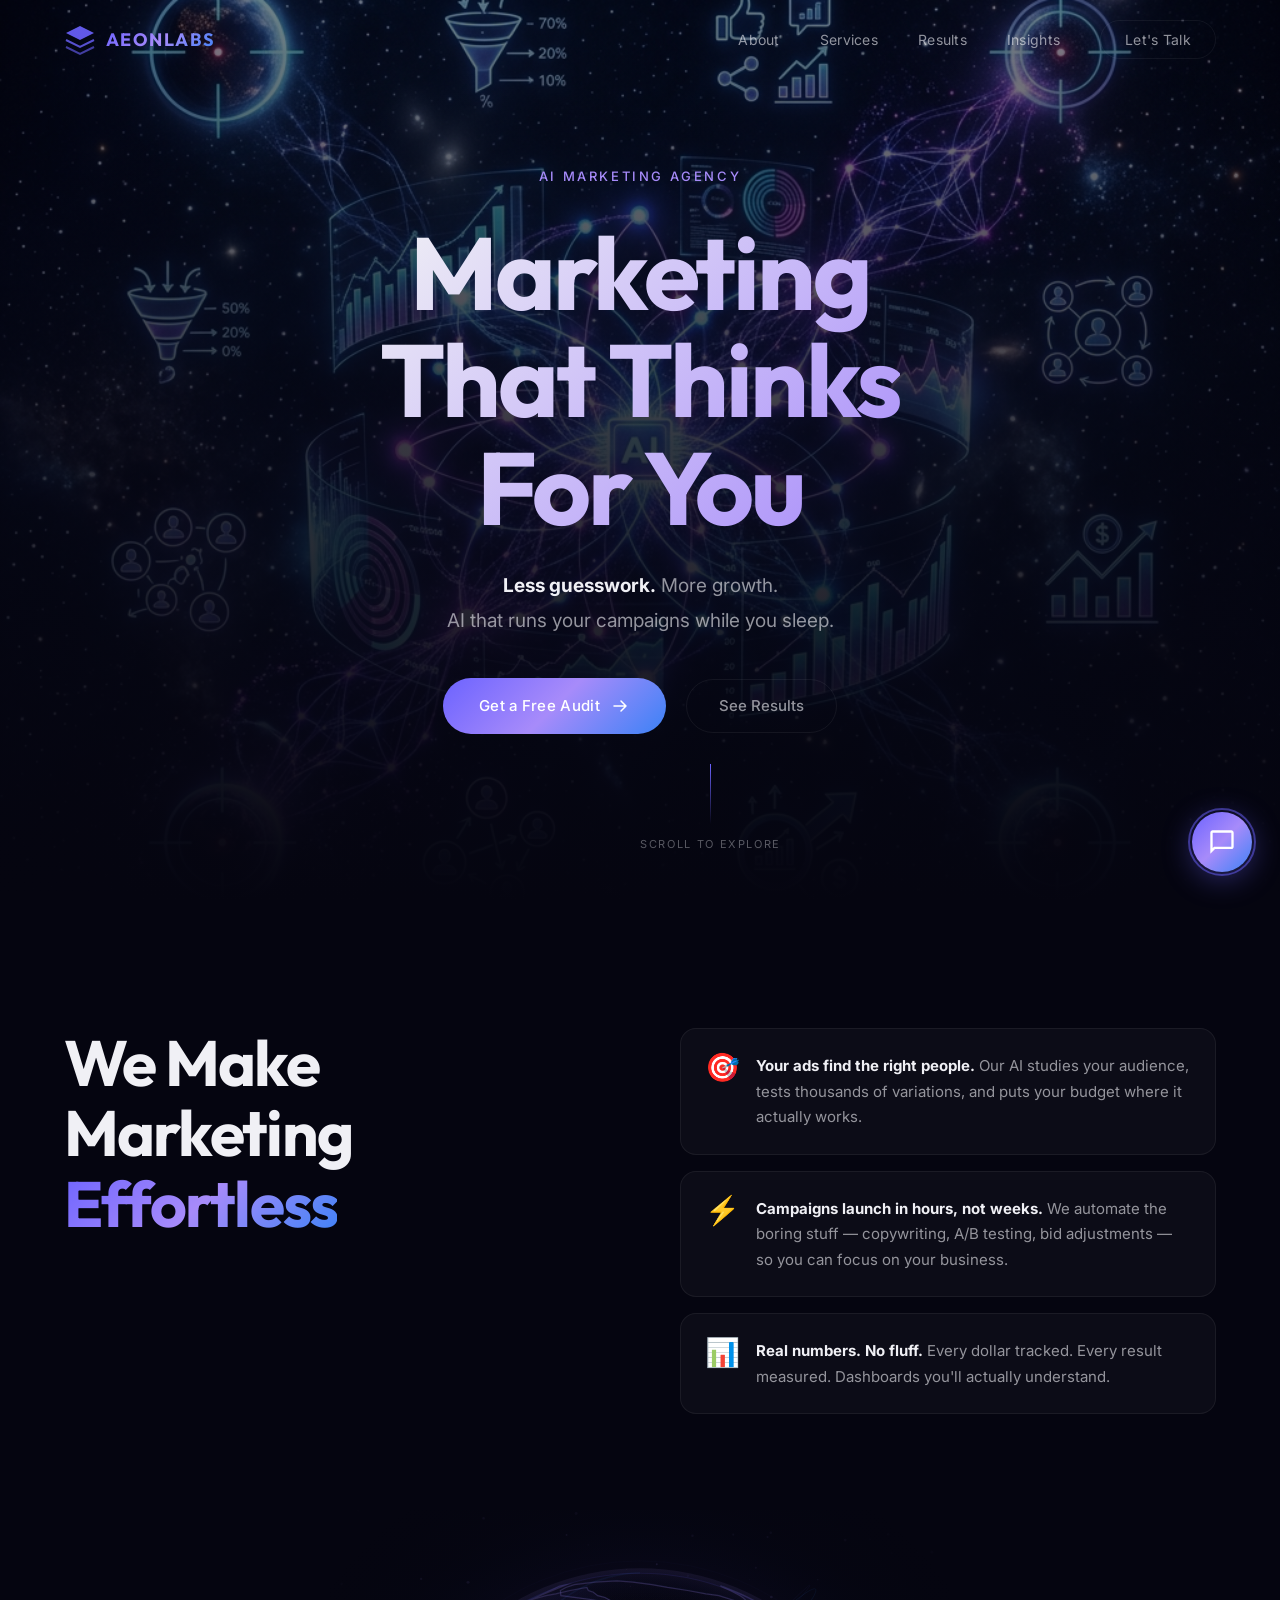
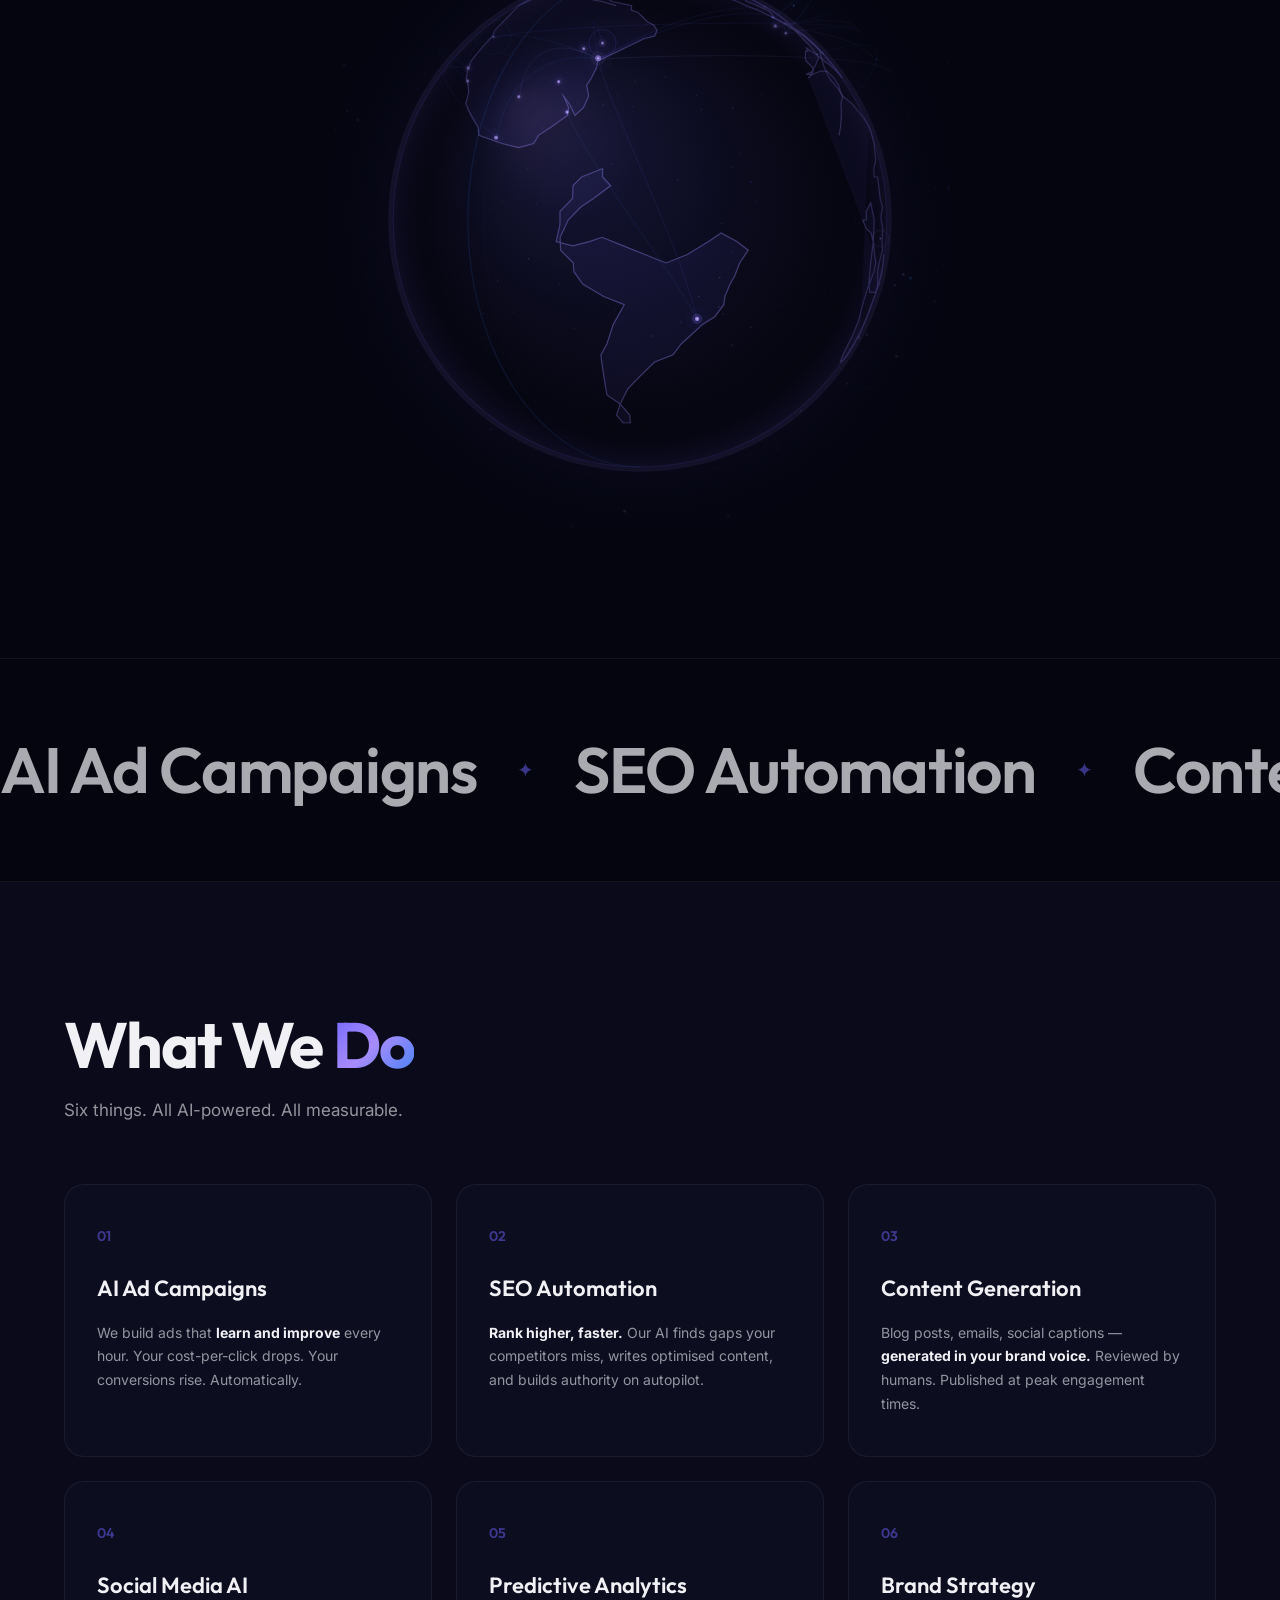
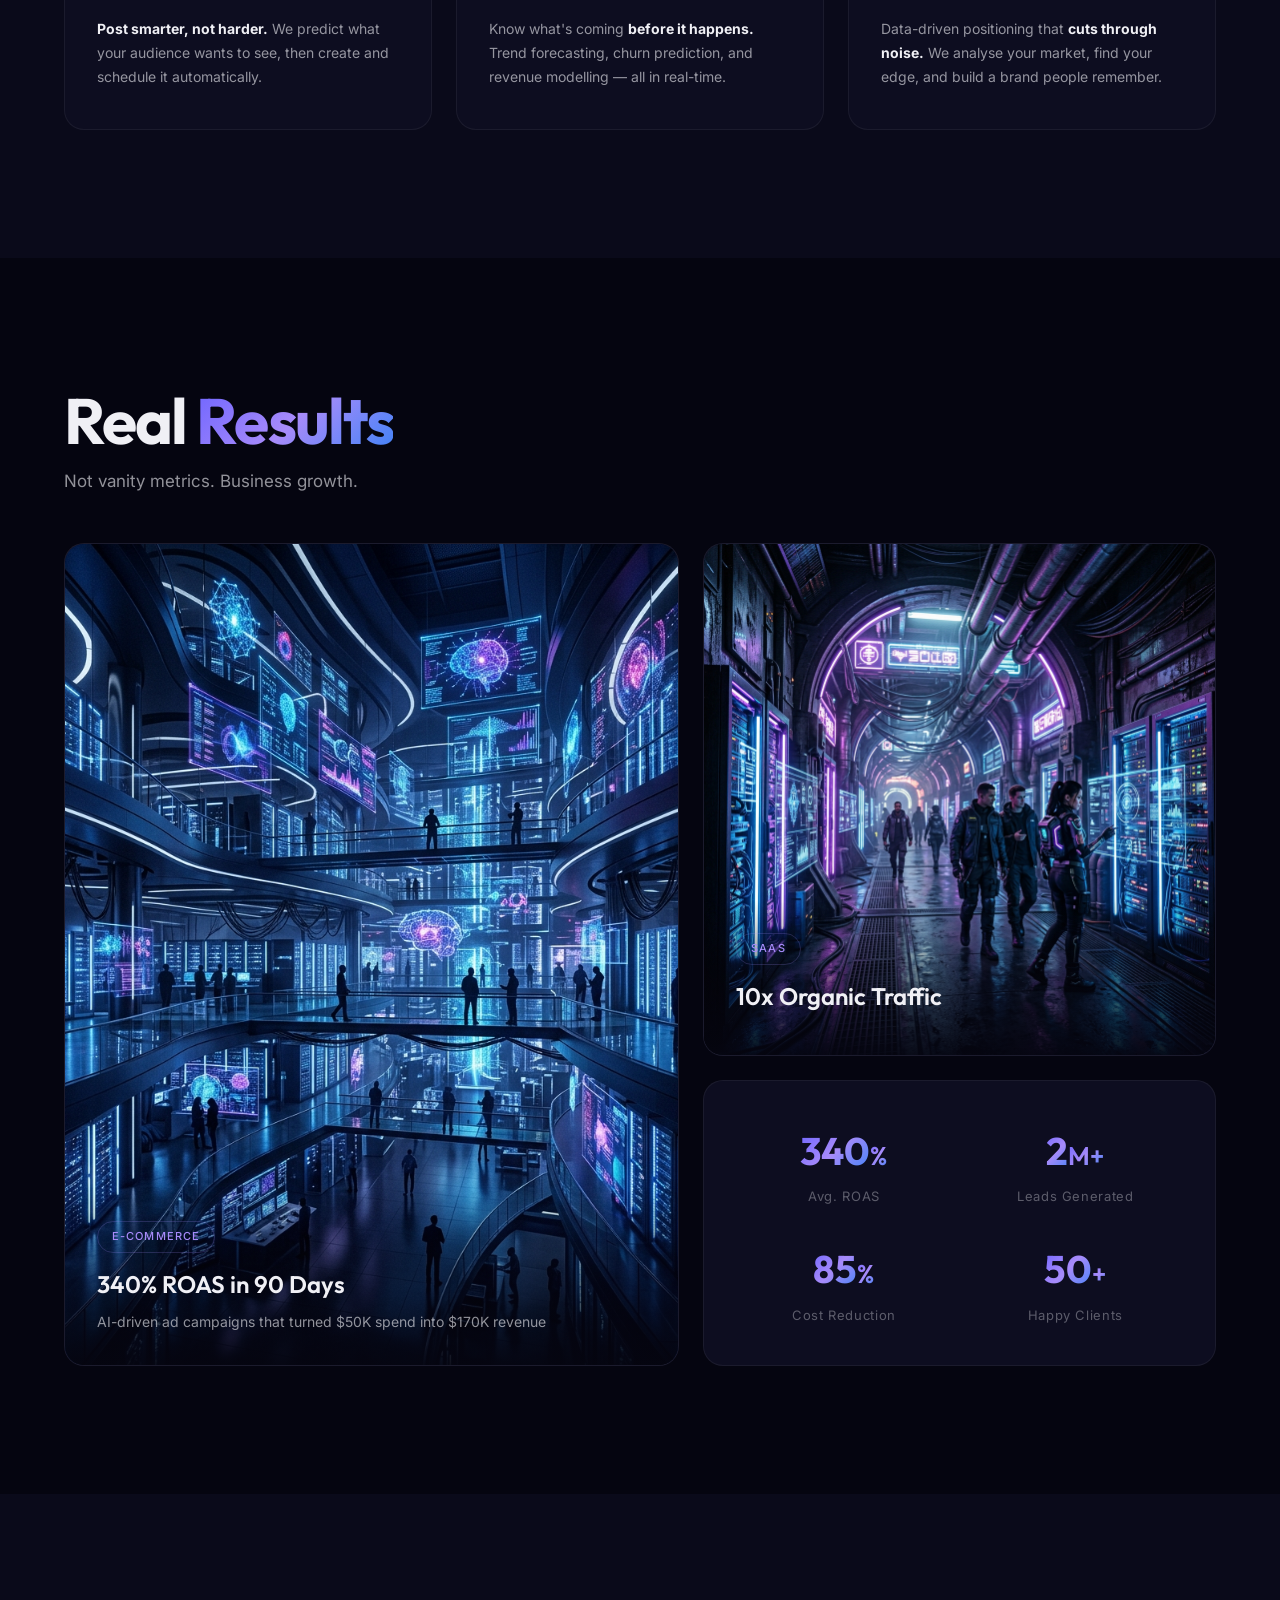
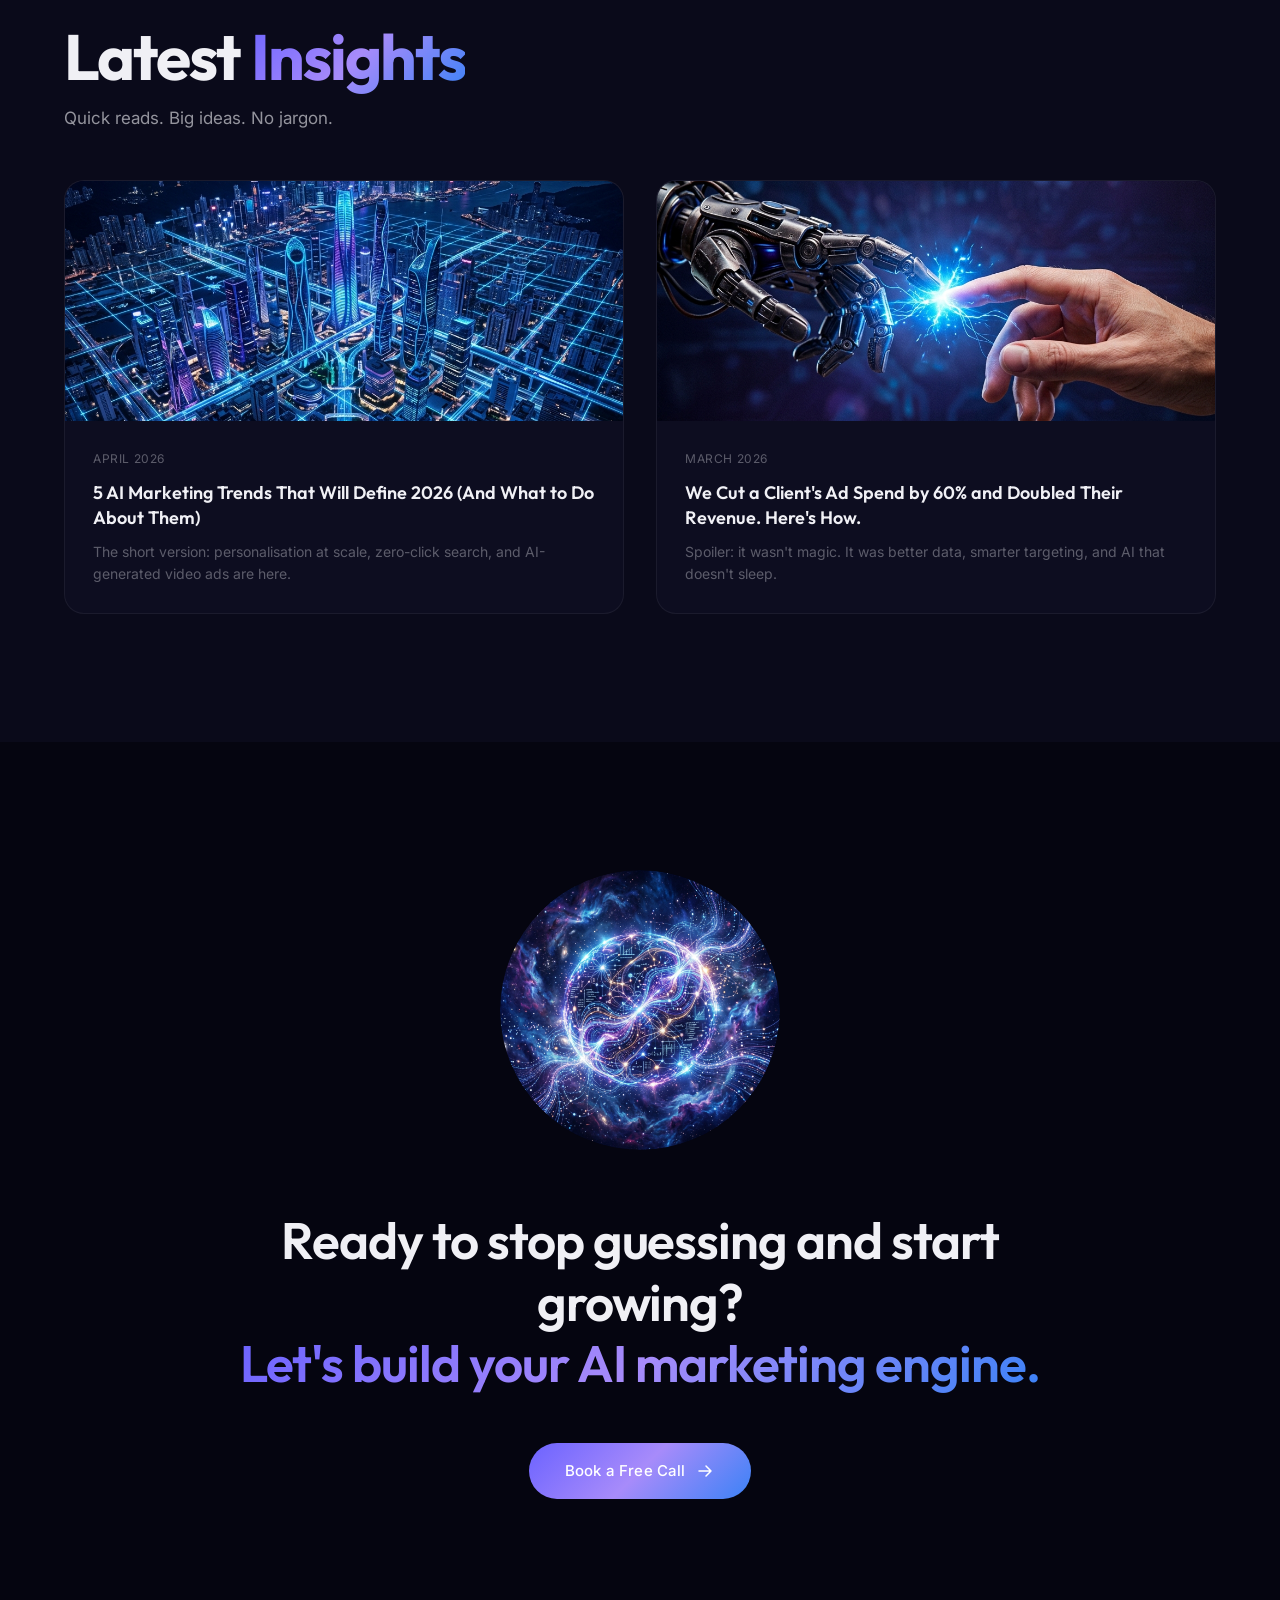
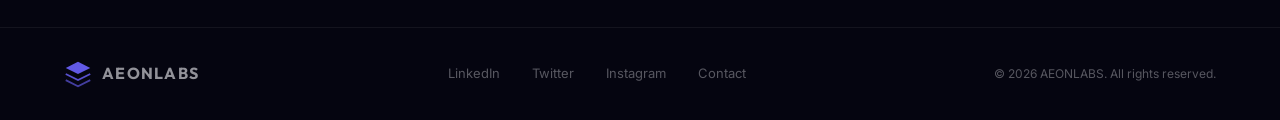
==== index.html @ e234b032 "feat: AEONLABS AI Marketing Agency - full site with globe, chatbot, and all sections" ====
<!DOCTYPE html>
<html lang="en">
<head>
    <meta charset="UTF-8">
    <meta name="viewport" content="width=device-width, initial-scale=1.0">
    <title>AEONLABS — AI-Powered Marketing Agency</title>
    <meta name="description" content="AEONLABS is an AI marketing agency that turns data into results. We automate campaigns, predict trends, and grow brands with machine intelligence.">
    <link rel="preconnect" href="https://fonts.googleapis.com">
    <link rel="preconnect" href="https://fonts.gstatic.com" crossorigin>
    <link href="https://fonts.googleapis.com/css2?family=Inter:wght@300;400;500;600&family=Outfit:wght@300;400;500;600;700;800&display=swap" rel="stylesheet">
    <link rel="stylesheet" href="style.css">
</head>
<body>
    <!-- Navbar -->
    <nav class="navbar" id="navbar">
        <div class="nav-inner">
            <a href="#" class="nav-logo" id="nav-logo">
                <svg width="32" height="32" viewBox="0 0 32 32" fill="none">
                    <path d="M16 2L2 9L16 16L30 9L16 2Z" fill="url(#logo-grad)" opacity="0.9"/>
                    <path d="M2 23L16 30L30 23" stroke="url(#logo-grad)" stroke-width="2" fill="none" opacity="0.6"/>
                    <path d="M2 16L16 23L30 16" stroke="url(#logo-grad)" stroke-width="2" fill="none" opacity="0.8"/>
                    <defs>
                        <linearGradient id="logo-grad" x1="2" y1="2" x2="30" y2="30">
                            <stop offset="0%" stop-color="#6C63FF"/>
                            <stop offset="100%" stop-color="#A78BFA"/>
                        </linearGradient>
                    </defs>
                </svg>
                <span class="nav-logo-text">AEONLABS</span>
            </a>
            <ul class="nav-links" id="nav-links">
                <li><a href="#about">About</a></li>
                <li><a href="#services">Services</a></li>
                <li><a href="#results">Results</a></li>
                <li><a href="#insights">Insights</a></li>
                <li><a href="#contact" class="nav-cta">Let's Talk</a></li>
            </ul>
            <button class="nav-toggle" id="nav-toggle" aria-label="Toggle menu">
                <span></span>
                <span></span>
            </button>
        </div>
    </nav>

    <!-- Hero Section -->
    <section class="hero" id="hero">
        <div class="hero-bg">
            <img src="images/hero-bg.png" alt="" class="hero-bg-img">
            <div class="hero-bg-overlay"></div>
        </div>


        <div class="hero-content">
            <p class="hero-label" data-animate="fade-up">AI Marketing Agency</p>
            <h1 class="hero-title" data-animate="fade-up" data-delay="100">
                Marketing<br>That Thinks<br>For You
            </h1>
            <p class="hero-subtitle" data-animate="fade-up" data-delay="200">
                <strong>Less guesswork.</strong> More growth.<br>
                AI that runs your campaigns while you sleep.
            </p>
            <div class="hero-cta-group" data-animate="fade-up" data-delay="300">
                <a href="#contact" class="btn-primary" id="hero-cta">
                    <span>Get a Free Audit</span>
                    <svg width="20" height="20" viewBox="0 0 20 20" fill="none">
                        <path d="M4 10H16M16 10L11 5M16 10L11 15" stroke="currentColor" stroke-width="1.5" stroke-linecap="round" stroke-linejoin="round"/>
                    </svg>
                </a>
                <a href="#results" class="btn-ghost" id="hero-secondary-cta">See Results</a>
            </div>
            <div class="hero-scroll" data-animate="fade-up" data-delay="500">
                <div class="scroll-line"></div>
                <span>Scroll to explore</span>
            </div>
        </div>
        <div class="hero-particles" id="hero-particles"></div>
    </section>

    <!-- About Section -->
    <section class="about" id="about">
        <div class="about-grid">
            <div class="about-left">
                <h2 class="section-title" data-animate="fade-up">
                    We Make<br>
                    Marketing<br>
                    <span class="gradient-text">Effortless</span>
                </h2>
            </div>
            <div class="about-right">
                <div class="about-text-block" data-animate="fade-up" data-delay="100">
                    <!-- ADHD-friendly: short paragraphs, bold key phrases, easy to scan -->
                    <div class="about-card">
                        <div class="about-icon">🎯</div>
                        <p class="about-text">
                            <strong>Your ads find the right people.</strong>
                            Our AI studies your audience, tests thousands of variations, and puts your budget where it actually works.
                        </p>
                    </div>
                    <div class="about-card">
                        <div class="about-icon">⚡</div>
                        <p class="about-text">
                            <strong>Campaigns launch in hours, not weeks.</strong>
                            We automate the boring stuff — copywriting, A/B testing, bid adjustments — so you can focus on your business.
                        </p>
                    </div>
                    <div class="about-card">
                        <div class="about-icon">📊</div>
                        <p class="about-text">
                            <strong>Real numbers. No fluff.</strong>
                            Every dollar tracked. Every result measured. Dashboards you'll actually understand.
                        </p>
                    </div>
                </div>
            </div>
        </div>
        <div class="about-image" data-animate="scale-in">
            <!-- Custom Three.js Globe — matches site palette -->
            <div class="globe-wrap" id="globe-container">
                <canvas id="globe-canvas"></canvas>
            </div>
        </div>
    </section>

    <!-- Services Marquee -->
    <section class="marquee-section" id="services">
        <div class="marquee-track">
            <div class="marquee-content">
                <span class="marquee-item">AI Ad Campaigns</span>
                <span class="marquee-dot">✦</span>
                <span class="marquee-item">SEO Automation</span>
                <span class="marquee-dot">✦</span>
                <span class="marquee-item">Content Generation</span>
                <span class="marquee-dot">✦</span>
                <span class="marquee-item">Social Media AI</span>
                <span class="marquee-dot">✦</span>
                <span class="marquee-item">Predictive Analytics</span>
                <span class="marquee-dot">✦</span>
                <span class="marquee-item">Brand Strategy</span>
                <span class="marquee-dot">✦</span>
                <!-- Duplicate for seamless loop -->
                <span class="marquee-item">AI Ad Campaigns</span>
                <span class="marquee-dot">✦</span>
                <span class="marquee-item">SEO Automation</span>
                <span class="marquee-dot">✦</span>
                <span class="marquee-item">Content Generation</span>
                <span class="marquee-dot">✦</span>
                <span class="marquee-item">Social Media AI</span>
                <span class="marquee-dot">✦</span>
                <span class="marquee-item">Predictive Analytics</span>
                <span class="marquee-dot">✦</span>
                <span class="marquee-item">Brand Strategy</span>
                <span class="marquee-dot">✦</span>
            </div>
        </div>
    </section>

    <!-- Services Detail Section -->
    <section class="services-detail" id="services-detail">
        <div class="services-inner">
            <h2 class="section-title services-title" data-animate="fade-up">
                What We <span class="gradient-text">Do</span>
            </h2>
            <p class="services-subtitle" data-animate="fade-up" data-delay="100">
                Six things. All AI-powered. All measurable.
            </p>
            <div class="services-grid">
                <div class="service-card" data-animate="fade-up" data-delay="0">
                    <div class="service-number">01</div>
                    <h3>AI Ad Campaigns</h3>
                    <p>We build ads that <strong>learn and improve</strong> every hour. Your cost-per-click drops. Your conversions rise. Automatically.</p>
                </div>
                <div class="service-card" data-animate="fade-up" data-delay="80">
                    <div class="service-number">02</div>
                    <h3>SEO Automation</h3>
                    <p><strong>Rank higher, faster.</strong> Our AI finds gaps your competitors miss, writes optimised content, and builds authority on autopilot.</p>
                </div>
                <div class="service-card" data-animate="fade-up" data-delay="160">
                    <div class="service-number">03</div>
                    <h3>Content Generation</h3>
                    <p>Blog posts, emails, social captions — <strong>generated in your brand voice.</strong> Reviewed by humans. Published at peak engagement times.</p>
                </div>
                <div class="service-card" data-animate="fade-up" data-delay="0">
                    <div class="service-number">04</div>
                    <h3>Social Media AI</h3>
                    <p><strong>Post smarter, not harder.</strong> We predict what your audience wants to see, then create and schedule it automatically.</p>
                </div>
                <div class="service-card" data-animate="fade-up" data-delay="80">
                    <div class="service-number">05</div>
                    <h3>Predictive Analytics</h3>
                    <p>Know what's coming <strong>before it happens.</strong> Trend forecasting, churn prediction, and revenue modelling — all in real-time.</p>
                </div>
                <div class="service-card" data-animate="fade-up" data-delay="160">
                    <div class="service-number">06</div>
                    <h3>Brand Strategy</h3>
                    <p>Data-driven positioning that <strong>cuts through noise.</strong> We analyse your market, find your edge, and build a brand people remember.</p>
                </div>
            </div>
        </div>
    </section>

    <!-- Results / Portfolio Section -->
    <section class="work" id="results">
        <div class="work-header" data-animate="fade-up">
            <h2 class="section-title">Real <span class="gradient-text">Results</span></h2>
            <p class="work-subtitle">Not vanity metrics. Business growth.</p>
        </div>
        <div class="work-grid">
            <div class="work-card work-card-large" data-animate="fade-up">
                <div class="work-card-img">
                    <img src="images/portfolio-1.png" alt="AI Campaign Dashboard">
                </div>
                <div class="work-card-overlay">
                    <span class="work-tag">E-Commerce</span>
                    <h3>340% ROAS in 90 Days</h3>
                    <p>AI-driven ad campaigns that turned $50K spend into $170K revenue</p>
                </div>
            </div>
            <div class="work-card-stack">
                <div class="work-card" data-animate="fade-up" data-delay="100">
                    <div class="work-card-img">
                        <img src="images/portfolio-2.png" alt="SEO Growth Chart">
                    </div>
                    <div class="work-card-overlay">
                        <span class="work-tag">SaaS</span>
                        <h3>10x Organic Traffic</h3>
                    </div>
                </div>
                <div class="work-stats-card" data-animate="fade-up" data-delay="200">
                    <div class="stats-grid">
                        <div class="stat-item">
                            <span class="stat-number" data-count="340">0</span><span class="stat-suffix">%</span>
                            <span class="stat-label">Avg. ROAS</span>
                        </div>
                        <div class="stat-item">
                            <span class="stat-number" data-count="2">0</span><span class="stat-suffix">M+</span>
                            <span class="stat-label">Leads Generated</span>
                        </div>
                        <div class="stat-item">
                            <span class="stat-number" data-count="85">0</span><span class="stat-suffix">%</span>
                            <span class="stat-label">Cost Reduction</span>
                        </div>
                        <div class="stat-item">
                            <span class="stat-number" data-count="50">0</span><span class="stat-suffix">+</span>
                            <span class="stat-label">Happy Clients</span>
                        </div>
                    </div>
                </div>
            </div>
        </div>
    </section>

    <!-- Insights / Newsroom Section -->
    <section class="newsroom" id="insights">
        <div class="newsroom-inner">
            <h2 class="section-title newsroom-title" data-animate="fade-up">Latest <span class="gradient-text">Insights</span></h2>
            <p class="newsroom-subtitle" data-animate="fade-up" data-delay="50">Quick reads. Big ideas. No jargon.</p>
            <div class="news-grid">
                <article class="news-card" data-animate="fade-up" data-delay="0">
                    <a href="#" class="news-card-link">
                        <div class="news-card-img">
                            <img src="images/news-1.png" alt="AI Marketing Trends">
                        </div>
                        <div class="news-card-body">
                            <span class="news-date">April 2026</span>
                            <h3>5 AI Marketing Trends That Will Define 2026 (And What to Do About Them)</h3>
                            <p class="news-excerpt">The short version: personalisation at scale, zero-click search, and AI-generated video ads are here.</p>
                        </div>
                    </a>
                </article>
                <article class="news-card" data-animate="fade-up" data-delay="100">
                    <a href="#" class="news-card-link">
                        <div class="news-card-img">
                            <img src="images/news-2.png" alt="ROI Guide">
                        </div>
                        <div class="news-card-body">
                            <span class="news-date">March 2026</span>
                            <h3>We Cut a Client's Ad Spend by 60% and Doubled Their Revenue. Here's How.</h3>
                            <p class="news-excerpt">Spoiler: it wasn't magic. It was better data, smarter targeting, and AI that doesn't sleep.</p>
                        </div>
                    </a>
                </article>
            </div>
        </div>
    </section>

    <!-- CTA / Footer -->
    <footer class="footer" id="contact">
        <div class="footer-cta" data-animate="fade-up">
            <div class="footer-cta-inner">
                <div class="footer-sphere-wrap">
                    <div class="footer-sphere">
                        <img src="images/about-sphere.png" alt="">
                    </div>
                </div>
                <h2 class="footer-cta-text">
                    Ready to stop guessing and start growing?<br>
                    <span class="gradient-text">Let's build your AI marketing engine.</span>
                </h2>
                <a href="mailto:hello@aeonlabs.ai" class="btn-primary" id="cta-button">
                    <span>Book a Free Call</span>
                    <svg width="20" height="20" viewBox="0 0 20 20" fill="none">
                        <path d="M4 10H16M16 10L11 5M16 10L11 15" stroke="currentColor" stroke-width="1.5" stroke-linecap="round" stroke-linejoin="round"/>
                    </svg>
                </a>
            </div>
        </div>
        <div class="footer-bottom">
            <div class="footer-bottom-inner">
                <div class="footer-logo">
                    <svg width="28" height="28" viewBox="0 0 32 32" fill="none">
                        <path d="M16 2L2 9L16 16L30 9L16 2Z" fill="url(#logo-grad2)" opacity="0.9"/>
                        <path d="M2 23L16 30L30 23" stroke="url(#logo-grad2)" stroke-width="2" fill="none" opacity="0.6"/>
                        <path d="M2 16L16 23L30 16" stroke="url(#logo-grad2)" stroke-width="2" fill="none" opacity="0.8"/>
                        <defs>
                            <linearGradient id="logo-grad2" x1="2" y1="2" x2="30" y2="30">
                                <stop offset="0%" stop-color="#6C63FF"/>
                                <stop offset="100%" stop-color="#A78BFA"/>
                            </linearGradient>
                        </defs>
                    </svg>
                    <span class="footer-logo-text">AEONLABS</span>
                </div>
                <div class="footer-links">
                    <a href="#">LinkedIn</a>
                    <a href="#">Twitter</a>
                    <a href="#">Instagram</a>
                    <a href="#">Contact</a>
                </div>
                <p class="footer-copy">&copy; 2026 AEONLABS. All rights reserved.</p>
            </div>
        </div>
    </footer>

    <!-- Custom globe (zero dependencies) -->
    <script src="globe.js"></script>
    <script src="script.js"></script>
    <!-- AI Chat Widget -->
    <script src="chatbot.js"></script>
</body>
</html>
---- style.css ----
/* ===================================
   AEONLABS AI Marketing — Design System
   =================================== */

/* --- Reset & Base --- */
*, *::before, *::after {
    margin: 0;
    padding: 0;
    box-sizing: border-box;
}

:root {
    --bg-primary: #050510;
    --bg-secondary: #0a0a1a;
    --bg-card: #0d0d20;
    --bg-card-hover: #12122a;
    --surface: rgba(255, 255, 255, 0.03);
    --surface-border: rgba(255, 255, 255, 0.06);

    --text-primary: #f0f0f5;
    --text-secondary: rgba(240, 240, 245, 0.6);
    --text-muted: rgba(240, 240, 245, 0.35);

    --accent-purple: #6C63FF;
    --accent-violet: #A78BFA;
    --accent-blue: #3B82F6;
    --accent-glow: rgba(108, 99, 255, 0.15);

    --gradient-hero: linear-gradient(180deg, rgba(5,5,16,0) 0%, rgba(5,5,16,0.6) 50%, #050510 100%);
    --gradient-accent: linear-gradient(135deg, #6C63FF 0%, #A78BFA 50%, #3B82F6 100%);
    --gradient-text: linear-gradient(135deg, #f0f0f5 0%, #A78BFA 100%);

    --font-heading: 'Outfit', sans-serif;
    --font-body: 'Inter', sans-serif;

    --section-padding: clamp(80px, 10vw, 160px);
    --container-max: 1400px;
    --container-padding: clamp(20px, 5vw, 80px);

    --ease-out: cubic-bezier(0.16, 1, 0.3, 1);
    --ease-spring: cubic-bezier(0.34, 1.56, 0.64, 1);
}

html { scroll-behavior: smooth; -webkit-font-smoothing: antialiased; }

body {
    font-family: var(--font-body);
    background: var(--bg-primary);
    color: var(--text-primary);
    overflow-x: hidden;
    line-height: 1.6;
}

a { text-decoration: none; color: inherit; }
img { display: block; max-width: 100%; height: auto; }

.gradient-text {
    background: var(--gradient-accent);
    -webkit-background-clip: text;
    -webkit-text-fill-color: transparent;
    background-clip: text;
}


/* --- Navbar --- */
.navbar {
    position: fixed; top: 0; left: 0; width: 100%;
    z-index: 1000; padding: 24px 0;
    transition: all 0.5s var(--ease-out);
}

.navbar.scrolled {
    padding: 14px 0;
    background: rgba(5, 5, 16, 0.8);
    backdrop-filter: blur(20px);
    -webkit-backdrop-filter: blur(20px);
    border-bottom: 1px solid var(--surface-border);
}

.nav-inner {
    max-width: var(--container-max); margin: 0 auto;
    padding: 0 var(--container-padding);
    display: flex; align-items: center; justify-content: space-between;
}

.nav-logo {
    display: flex; align-items: center; gap: 10px;
    transition: opacity 0.3s;
}
.nav-logo:hover { opacity: 0.8; }

.nav-logo-text {
    font-family: var(--font-heading);
    font-weight: 700; font-size: 18px;
    letter-spacing: 0.08em;
    background: var(--gradient-accent);
    -webkit-background-clip: text;
    -webkit-text-fill-color: transparent;
    background-clip: text;
}

.nav-links {
    display: flex; align-items: center;
    list-style: none; gap: 40px;
}

.nav-links a {
    font-size: 14px; font-weight: 400;
    color: var(--text-secondary);
    letter-spacing: 0.02em; transition: color 0.3s;
    position: relative;
}

.nav-links a::after {
    content: ''; position: absolute; bottom: -4px; left: 0;
    width: 0; height: 1px;
    background: var(--accent-purple);
    transition: width 0.3s var(--ease-out);
}

.nav-links a:hover { color: var(--text-primary); }
.nav-links a:hover::after { width: 100%; }

.nav-cta {
    padding: 10px 24px !important;
    border: 1px solid var(--surface-border);
    border-radius: 100px;
    transition: all 0.3s var(--ease-out) !important;
}

.nav-cta:hover {
    border-color: var(--accent-purple) !important;
    background: var(--accent-glow);
}

.nav-cta::after { display: none !important; }

.nav-toggle {
    display: none; flex-direction: column; gap: 6px;
    background: none; border: none; cursor: pointer; padding: 8px;
}

.nav-toggle span {
    display: block; width: 24px; height: 1.5px;
    background: var(--text-primary);
    transition: all 0.3s var(--ease-out);
}

/* --- Hero --- */
.hero {
    position: relative; min-height: 100vh;
    display: flex; align-items: center; justify-content: center;
    overflow: hidden;
}

.hero-bg { position: absolute; inset: 0; z-index: 0; }

.hero-bg-img { width: 100%; height: 100%; object-fit: cover; opacity: 0.5; }

.hero-bg-overlay { position: absolute; inset: 0; background: var(--gradient-hero); }

.hero-particles { position: absolute; inset: 0; z-index: 1; pointer-events: none; }

.particle {
    position: absolute; width: 2px; height: 2px;
    background: var(--accent-violet); border-radius: 50%;
    opacity: 0; animation: particle-float 8s infinite;
}

@keyframes particle-float {
    0% { opacity: 0; transform: translateY(0) scale(1); }
    10% { opacity: 0.6; }
    90% { opacity: 0; }
    100% { opacity: 0; transform: translateY(-300px) scale(0); }
}

.hero-content {
    position: relative; z-index: 2;
    text-align: center; padding: 0 var(--container-padding);
}

.hero-label {
    font-family: var(--font-body);
    font-size: 13px; font-weight: 500;
    letter-spacing: 0.2em; text-transform: uppercase;
    color: var(--accent-violet); margin-bottom: 32px;
}

.hero-title {
    font-family: var(--font-heading);
    font-size: clamp(48px, 8vw, 120px);
    font-weight: 700; line-height: 1.05;
    letter-spacing: -0.03em;
    background: var(--gradient-text);
    -webkit-background-clip: text;
    -webkit-text-fill-color: transparent;
    background-clip: text;
    margin-bottom: 28px;
}

.hero-subtitle {
    font-size: clamp(15px, 1.5vw, 19px);
    color: var(--text-secondary);
    line-height: 1.8; max-width: 520px; margin: 0 auto;
}

.hero-subtitle strong { color: var(--text-primary); }

.hero-cta-group {
    display: flex; align-items: center; justify-content: center;
    gap: 20px; margin-top: 40px;
}

.btn-ghost {
    padding: 14px 32px; border-radius: 100px;
    border: 1px solid var(--surface-border);
    font-family: var(--font-body); font-size: 15px;
    font-weight: 500; color: var(--text-secondary);
    transition: all 0.4s var(--ease-out);
}

.btn-ghost:hover {
    border-color: var(--accent-purple);
    color: var(--text-primary);
    background: var(--accent-glow);
}

.hero-scroll {
    position: absolute; bottom: -120px; left: 50%;
    transform: translateX(-50%);
    display: flex; flex-direction: column;
    align-items: center; gap: 12px;
}

.scroll-line {
    width: 1px; height: 60px;
    background: linear-gradient(180deg, var(--accent-purple), transparent);
    animation: scroll-pulse 2s infinite;
}

@keyframes scroll-pulse {
    0%, 100% { opacity: 0.3; transform: scaleY(0.6); }
    50% { opacity: 1; transform: scaleY(1); }
}

.hero-scroll span {
    font-size: 11px; letter-spacing: 0.15em;
    text-transform: uppercase; color: var(--text-muted);
}

/* --- About Section --- */
.about { padding: var(--section-padding) 0; position: relative; }

.about-grid {
    max-width: var(--container-max); margin: 0 auto;
    padding: 0 var(--container-padding);
    display: grid; grid-template-columns: 1fr 1fr;
    gap: 80px; align-items: start;
}

.section-title {
    font-family: var(--font-heading);
    font-size: clamp(36px, 5vw, 72px);
    font-weight: 700; line-height: 1.1;
    letter-spacing: -0.03em;
}

.about-card {
    display: flex; gap: 16px; align-items: flex-start;
    padding: 24px; border-radius: 16px;
    background: var(--surface);
    border: 1px solid var(--surface-border);
    margin-bottom: 16px;
    transition: all 0.4s var(--ease-out);
}

.about-card:hover {
    border-color: rgba(108, 99, 255, 0.2);
    background: rgba(255, 255, 255, 0.05);
    transform: translateX(4px);
}

.about-icon { font-size: 28px; flex-shrink: 0; line-height: 1; }

.about-text {
    font-size: 15px; line-height: 1.7;
    color: var(--text-secondary); margin: 0;
}

.about-text strong { color: var(--text-primary); }

.about-image {
    width: 100%; max-width: var(--container-max);
    margin: 80px auto 0; padding: 0 var(--container-padding);
    position: relative;
    display: flex; justify-content: center; align-items: center;
    min-height: 600px;
    overflow: hidden;
}

.globe-wrap {
    width: 620px; height: 620px;
    position: relative;
    z-index: 10;
    overflow: visible;
}

.globe-wrap canvas {
    width: 100% !important; height: 100% !important;
    display: block;
}

/* Glow ring behind the globe */
.about-image::after {
    content: '';
    position: absolute;
    width: 480px; height: 480px;
    top: 50%; left: 50%;
    transform: translate(-50%, -50%);
    border-radius: 50%;
    background: radial-gradient(
        circle,
        rgba(108, 99, 255, 0.18) 0%,
        rgba(108, 99, 255, 0.06) 40%,
        transparent 70%
    );
    animation: glow-pulse 4s ease-in-out infinite alternate;
    pointer-events: none;
    z-index: 1;
}

@keyframes glow-pulse {
    0% { transform: translate(-50%, -50%) scale(1); opacity: 0.6; }
    100% { transform: translate(-50%, -50%) scale(1.15); opacity: 1; }
}

/* Radial vignette — blends globe edges into background */
.about-image::before {
    content: '';
    position: absolute;
    inset: -60px;
    background: radial-gradient(
        circle at center,
        transparent 18%,
        rgba(5, 5, 16, 0.3) 28%,
        rgba(5, 5, 16, 0.7) 38%,
        rgba(5, 5, 16, 0.92) 48%,
        #050510 58%
    );
    pointer-events: none;
    z-index: 15;
}

/* --- Marquee --- */
.marquee-section {
    padding: 60px 0; overflow: hidden;
    border-top: 1px solid var(--surface-border);
    border-bottom: 1px solid var(--surface-border);
}

.marquee-track { display: flex; width: max-content; }

.marquee-content {
    display: flex; align-items: center; gap: 40px;
    animation: marquee-scroll 30s linear infinite;
    white-space: nowrap;
}

.marquee-item {
    font-family: var(--font-heading);
    font-size: clamp(36px, 5vw, 64px);
    font-weight: 600; letter-spacing: -0.02em;
    color: var(--text-primary); opacity: 0.7;
    transition: opacity 0.3s;
}

.marquee-item:hover { opacity: 1; }

.marquee-dot { font-size: 20px; color: var(--accent-purple); opacity: 0.5; }

@keyframes marquee-scroll {
    0% { transform: translateX(0); }
    100% { transform: translateX(-50%); }
}

/* --- Services Detail --- */
.services-detail {
    padding: var(--section-padding) 0;
    background: var(--bg-secondary);
}

.services-inner {
    max-width: var(--container-max); margin: 0 auto;
    padding: 0 var(--container-padding);
}

.services-title { margin-bottom: 16px; }

.services-subtitle {
    font-size: 17px; color: var(--text-secondary);
    margin-bottom: 60px;
}

.services-grid {
    display: grid; grid-template-columns: repeat(3, 1fr);
    gap: 24px;
}

.service-card {
    padding: 40px 32px; border-radius: 20px;
    background: var(--bg-card);
    border: 1px solid var(--surface-border);
    transition: all 0.5s var(--ease-out);
    position: relative; overflow: hidden;
}

.service-card::before {
    content: ''; position: absolute; top: 0; left: 0;
    width: 100%; height: 3px;
    background: var(--gradient-accent);
    transform: scaleX(0); transform-origin: left;
    transition: transform 0.5s var(--ease-out);
}

.service-card:hover {
    border-color: rgba(108, 99, 255, 0.2);
    transform: translateY(-6px);
    box-shadow: 0 20px 60px rgba(108, 99, 255, 0.08);
}

.service-card:hover::before { transform: scaleX(1); }

.service-number {
    font-family: var(--font-heading);
    font-size: 14px; font-weight: 600;
    color: var(--accent-purple); opacity: 0.5;
    margin-bottom: 24px;
}

.service-card h3 {
    font-family: var(--font-heading);
    font-size: 22px; font-weight: 600;
    margin-bottom: 14px;
}

.service-card p {
    font-size: 14px; line-height: 1.7;
    color: var(--text-secondary);
}

.service-card p strong { color: var(--text-primary); }

/* --- Work / Portfolio --- */
.work {
    padding: var(--section-padding) 0;
    max-width: var(--container-max); margin: 0 auto;
    padding-left: var(--container-padding);
    padding-right: var(--container-padding);
}

.work-header { margin-bottom: 48px; }
.work-subtitle { font-size: 17px; color: var(--text-secondary); margin-top: 12px; }

.work-grid { display: grid; grid-template-columns: 1.2fr 1fr; gap: 24px; }

.work-card {
    position: relative; border-radius: 20px; overflow: hidden;
    background: var(--bg-card);
    border: 1px solid var(--surface-border);
    transition: all 0.5s var(--ease-out); cursor: pointer;
}

.work-card:hover { border-color: rgba(108,99,255,0.2); transform: translateY(-4px); }

.work-card-large { min-height: 560px; }

.work-card-img { width: 100%; height: 100%; overflow: hidden; }
.work-card-img img {
    width: 100%; height: 100%; object-fit: cover;
    transition: transform 0.8s var(--ease-out);
}
.work-card:hover .work-card-img img { transform: scale(1.05); }

.work-card-overlay {
    position: absolute; bottom: 0; left: 0; right: 0;
    padding: 32px;
    background: linear-gradient(0deg, rgba(5,5,16,0.95) 0%, transparent 100%);
}

.work-tag {
    display: inline-block; font-size: 11px; font-weight: 500;
    letter-spacing: 0.1em; text-transform: uppercase;
    color: var(--accent-violet);
    padding: 6px 14px;
    border: 1px solid rgba(167,139,250,0.2);
    border-radius: 100px; margin-bottom: 12px;
}

.work-card-overlay h3 {
    font-family: var(--font-heading);
    font-size: clamp(18px, 2vw, 24px);
    font-weight: 600; margin-bottom: 8px;
}

.work-card-overlay p { font-size: 14px; color: var(--text-secondary); }

.work-card-stack { display: flex; flex-direction: column; gap: 24px; }
.work-card-stack .work-card { flex: 1; min-height: 260px; }

.work-stats-card {
    background: var(--bg-card);
    border: 1px solid var(--surface-border);
    border-radius: 20px; padding: 40px;
    display: flex; align-items: center;
    transition: all 0.5s var(--ease-out);
}

.work-stats-card:hover { border-color: rgba(108,99,255,0.2); }

.stats-grid { display: grid; grid-template-columns: 1fr 1fr; gap: 32px; width: 100%; }

.stat-item { text-align: center; }

.stat-number {
    font-family: var(--font-heading);
    font-size: clamp(32px, 3vw, 48px); font-weight: 700;
    background: var(--gradient-accent);
    -webkit-background-clip: text; -webkit-text-fill-color: transparent;
    background-clip: text;
}

.stat-suffix {
    font-family: var(--font-heading);
    font-size: clamp(24px, 2vw, 36px); font-weight: 600;
    background: var(--gradient-accent);
    -webkit-background-clip: text; -webkit-text-fill-color: transparent;
    background-clip: text;
}

.stat-label {
    display: block; font-size: 13px;
    color: var(--text-muted); margin-top: 4px;
    letter-spacing: 0.05em;
}

/* --- Newsroom --- */
.newsroom { padding: var(--section-padding) 0; background: var(--bg-secondary); }

.newsroom-inner {
    max-width: var(--container-max); margin: 0 auto;
    padding: 0 var(--container-padding);
}

.newsroom-title { margin-bottom: 12px; }

.newsroom-subtitle {
    font-size: 17px; color: var(--text-secondary);
    margin-bottom: 48px;
}

.news-grid { display: grid; grid-template-columns: 1fr 1fr; gap: 32px; }

.news-card {
    border-radius: 20px; overflow: hidden;
    background: var(--bg-card);
    border: 1px solid var(--surface-border);
    transition: all 0.5s var(--ease-out);
}

.news-card:hover { border-color: rgba(108,99,255,0.2); transform: translateY(-4px); }

.news-card-link { display: block; }

.news-card-img { height: 240px; overflow: hidden; }
.news-card-img img {
    width: 100%; height: 100%; object-fit: cover;
    transition: transform 0.8s var(--ease-out);
}
.news-card:hover .news-card-img img { transform: scale(1.05); }

.news-card-body { padding: 28px; }

.news-date {
    font-size: 12px; color: var(--text-muted);
    letter-spacing: 0.05em; text-transform: uppercase;
    margin-bottom: 12px; display: block;
}

.news-card-body h3 {
    font-family: var(--font-heading);
    font-size: 18px; font-weight: 600;
    line-height: 1.4; color: var(--text-primary);
    margin-bottom: 10px;
}

.news-excerpt {
    font-size: 14px; line-height: 1.6;
    color: var(--text-muted);
}

/* --- Footer --- */
.footer { position: relative; }

.footer-cta {
    padding: var(--section-padding) 0;
    position: relative; overflow: hidden;
}

.footer-cta-inner {
    max-width: var(--container-max); margin: 0 auto;
    padding: 0 var(--container-padding);
    position: relative; text-align: center;
}

.footer-sphere-wrap {
    position: relative; width: 280px; height: 280px;
    margin: 0 auto 60px;
}

.footer-sphere {
    width: 100%; height: 100%; border-radius: 50%;
    overflow: hidden; position: relative;
    animation: sphere-float 6s ease-in-out infinite;
}

.footer-sphere img {
    width: 100%; height: 100%;
    object-fit: cover; border-radius: 50%;
}

.footer-sphere::after {
    content: ''; position: absolute; inset: -2px;
    border-radius: 50%;
    border: 1px solid rgba(108,99,255,0.3);
    animation: sphere-glow 4s ease-in-out infinite alternate;
}

@keyframes sphere-float {
    0%, 100% { transform: translateY(0); }
    50% { transform: translateY(-16px); }
}

@keyframes sphere-glow {
    0% { box-shadow: 0 0 30px rgba(108,99,255,0.1); }
    100% { box-shadow: 0 0 60px rgba(108,99,255,0.25); }
}

.footer-cta-text {
    font-family: var(--font-heading);
    font-size: clamp(28px, 4vw, 52px);
    font-weight: 600; line-height: 1.2;
    letter-spacing: -0.02em;
    max-width: 800px; margin: 0 auto 48px;
    color: var(--text-primary);
}

.btn-primary {
    display: inline-flex; align-items: center; gap: 10px;
    padding: 16px 36px; border-radius: 100px;
    background: var(--gradient-accent);
    color: #fff; font-family: var(--font-body);
    font-size: 15px; font-weight: 500;
    letter-spacing: 0.02em;
    transition: all 0.4s var(--ease-out);
    position: relative; overflow: hidden;
}

.btn-primary::before {
    content: ''; position: absolute; inset: 0;
    border-radius: inherit;
    background: linear-gradient(135deg, rgba(255,255,255,0.2), transparent);
    opacity: 0; transition: opacity 0.4s;
}

.btn-primary:hover {
    transform: translateY(-2px);
    box-shadow: 0 12px 40px rgba(108,99,255,0.3);
}

.btn-primary:hover::before { opacity: 1; }
.btn-primary svg { transition: transform 0.3s var(--ease-out); }
.btn-primary:hover svg { transform: translateX(4px); }

.footer-bottom { border-top: 1px solid var(--surface-border); padding: 32px 0; }

.footer-bottom-inner {
    max-width: var(--container-max); margin: 0 auto;
    padding: 0 var(--container-padding);
    display: flex; align-items: center; justify-content: space-between;
}

.footer-logo {
    display: flex; align-items: center; gap: 10px;
}

.footer-logo-text {
    font-family: var(--font-heading);
    font-weight: 700; font-size: 16px;
    letter-spacing: 0.08em;
    color: var(--text-secondary);
}

.footer-links { display: flex; gap: 32px; }
.footer-links a { font-size: 13px; color: var(--text-muted); transition: color 0.3s; }
.footer-links a:hover { color: var(--text-primary); }
.footer-copy { font-size: 12px; color: var(--text-muted); }

/* --- Animations --- */
[data-animate] {
    opacity: 0; transform: translateY(40px);
    transition: opacity 0.8s var(--ease-out), transform 0.8s var(--ease-out);
}

[data-animate="scale-in"] { transform: scale(0.95); }

[data-animate].visible { opacity: 1; transform: translateY(0) scale(1); }

/* --- Responsive --- */
@media (max-width: 1024px) {
    .about-grid { grid-template-columns: 1fr; gap: 40px; }
    .work-grid { grid-template-columns: 1fr; }
    .work-card-large { min-height: 400px; }
    .services-grid { grid-template-columns: 1fr 1fr; }
}

@media (max-width: 768px) {
    .nav-links {
        position: fixed; top: 0; right: -100%;
        width: 300px; height: 100vh;
        background: rgba(5,5,16,0.97);
        backdrop-filter: blur(20px);
        flex-direction: column; align-items: flex-start;
        padding: 100px 40px 40px; gap: 28px;
        transition: right 0.5s var(--ease-out);
        border-left: 1px solid var(--surface-border);
    }

    .nav-links.open { right: 0; }
    .nav-toggle { display: flex; z-index: 1001; }
    .nav-toggle.active span:first-child { transform: rotate(45deg) translate(2px, 4px); }
    .nav-toggle.active span:last-child { transform: rotate(-45deg) translate(2px, -4px); }

    .news-grid { grid-template-columns: 1fr; }
    .services-grid { grid-template-columns: 1fr; }

    .footer-bottom-inner {
        flex-direction: column; gap: 20px; text-align: center;
    }

    .footer-links { flex-wrap: wrap; justify-content: center; }
    .hero-scroll { bottom: -80px; }
    .stats-grid { grid-template-columns: 1fr 1fr; gap: 24px; }

    .hero-cta-group { flex-direction: column; gap: 14px; }
}

@media (max-width: 480px) {
    .hero-title { font-size: 42px; }
    .section-title { font-size: 32px; }
    .footer-sphere-wrap { width: 200px; height: 200px; }
    .about-fallback-img, .globe-wrapper { width: 260px; height: 260px; }
    .about-image { min-height: 360px; }
    .about-image::after { width: 300px; height: 300px; }
}

/* --- Scrollbar --- */
::-webkit-scrollbar { width: 8px; }
::-webkit-scrollbar-track { background: var(--bg-primary); }
::-webkit-scrollbar-thumb { background: rgba(108,99,255,0.3); border-radius: 10px; }
::-webkit-scrollbar-thumb:hover { background: rgba(108,99,255,0.5); }

::selection { background: rgba(108,99,255,0.3); color: var(--text-primary); }
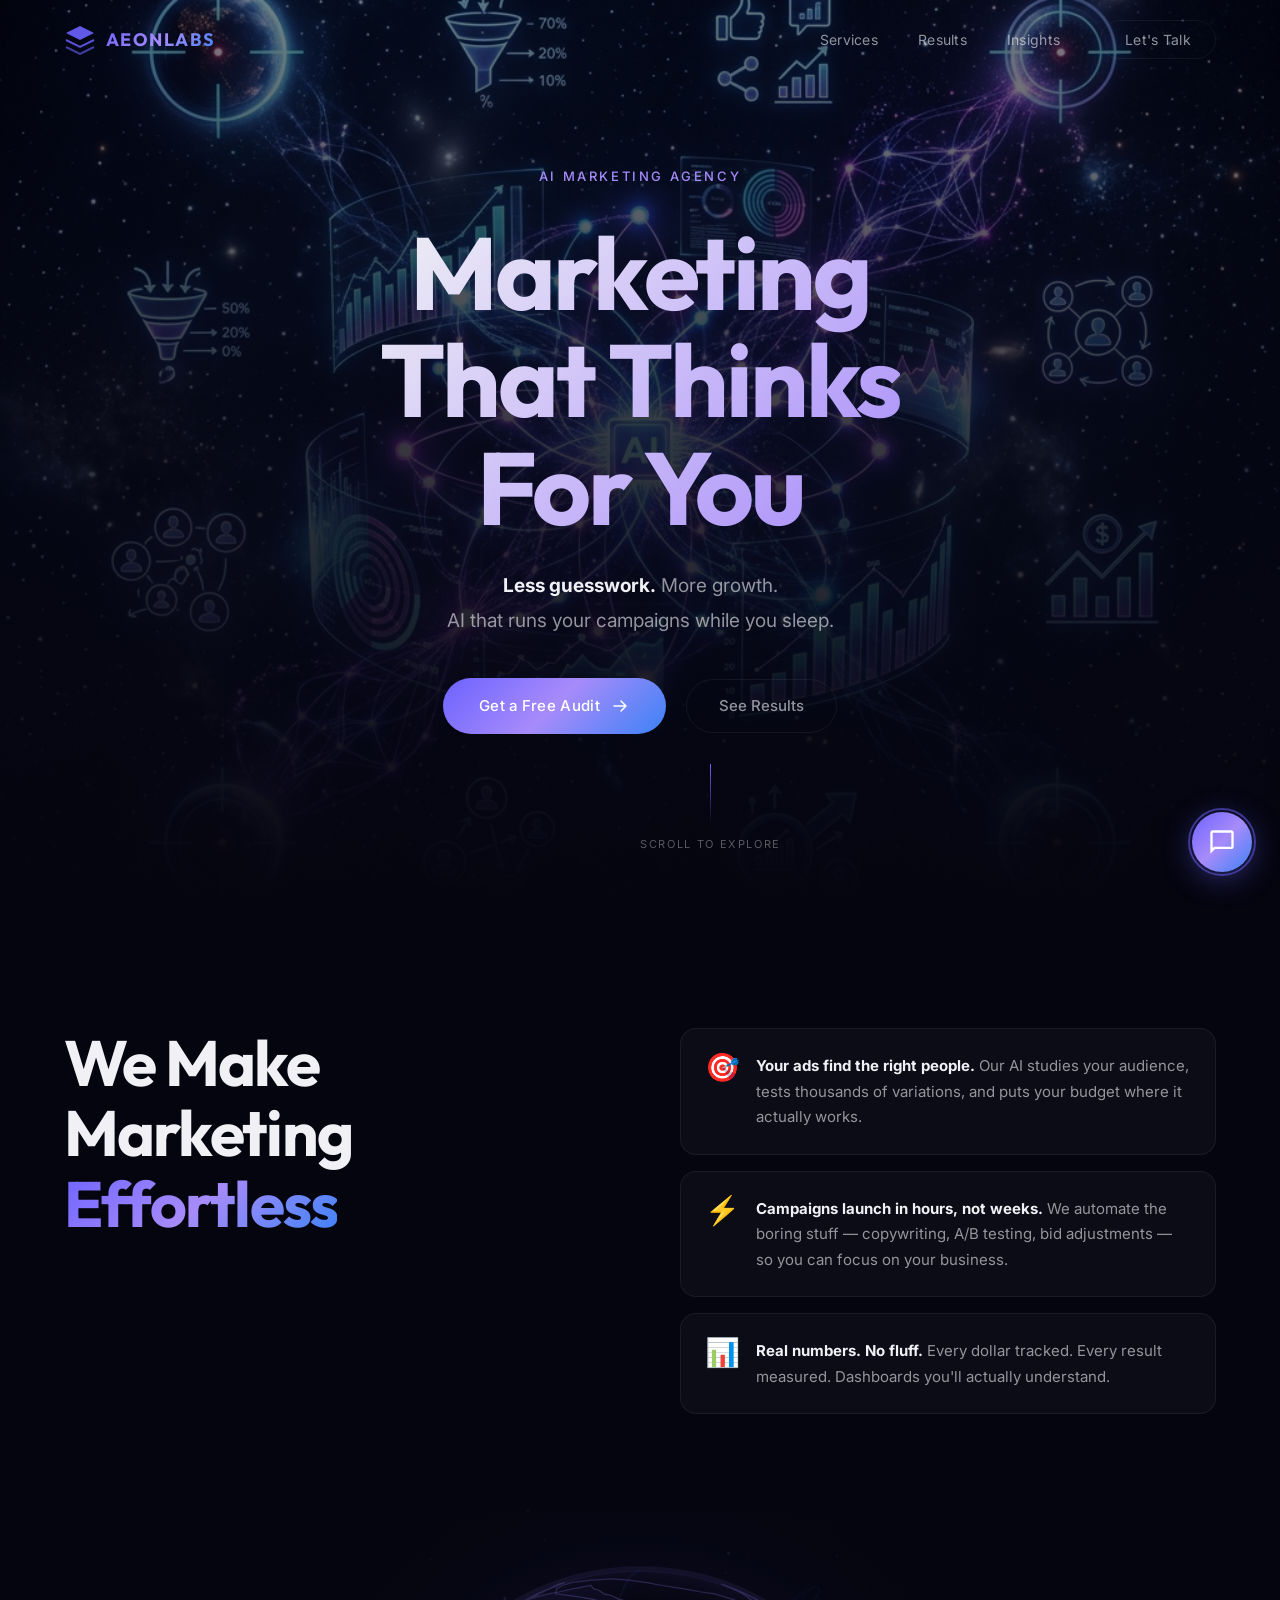
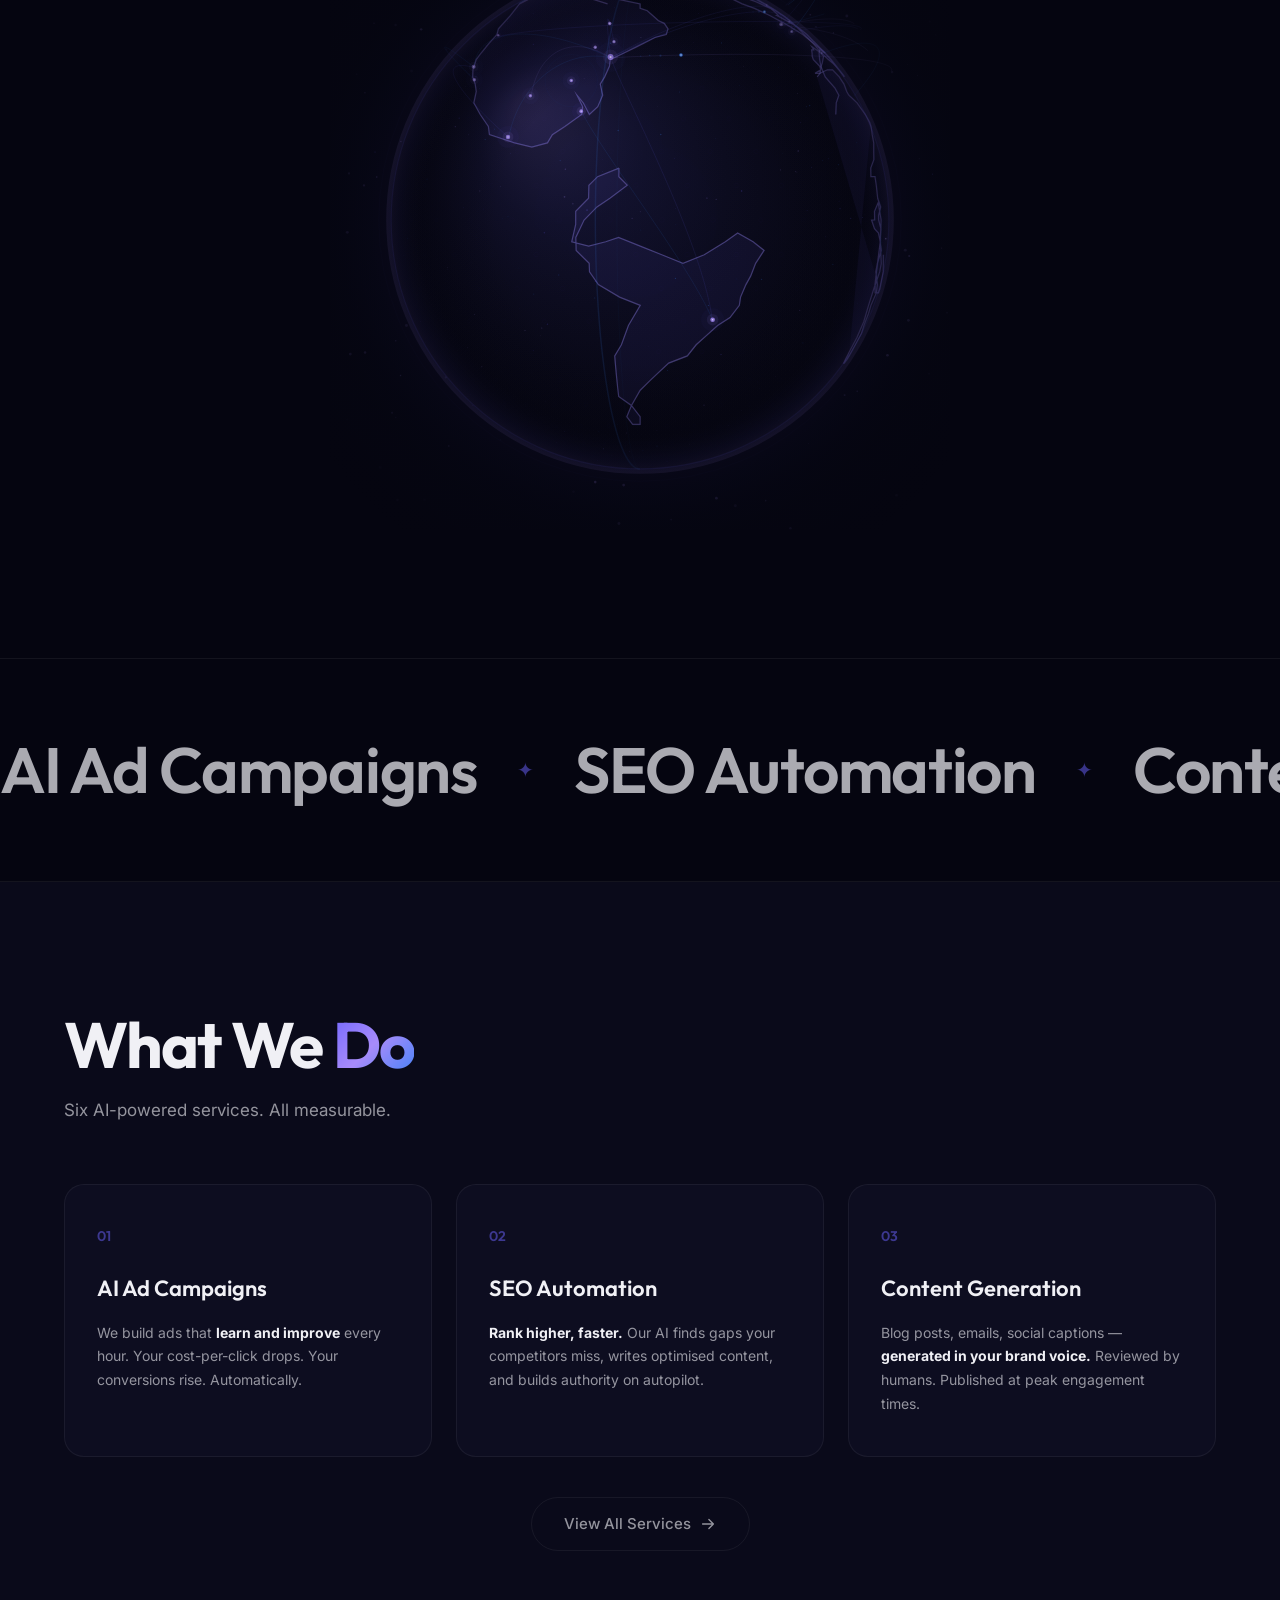
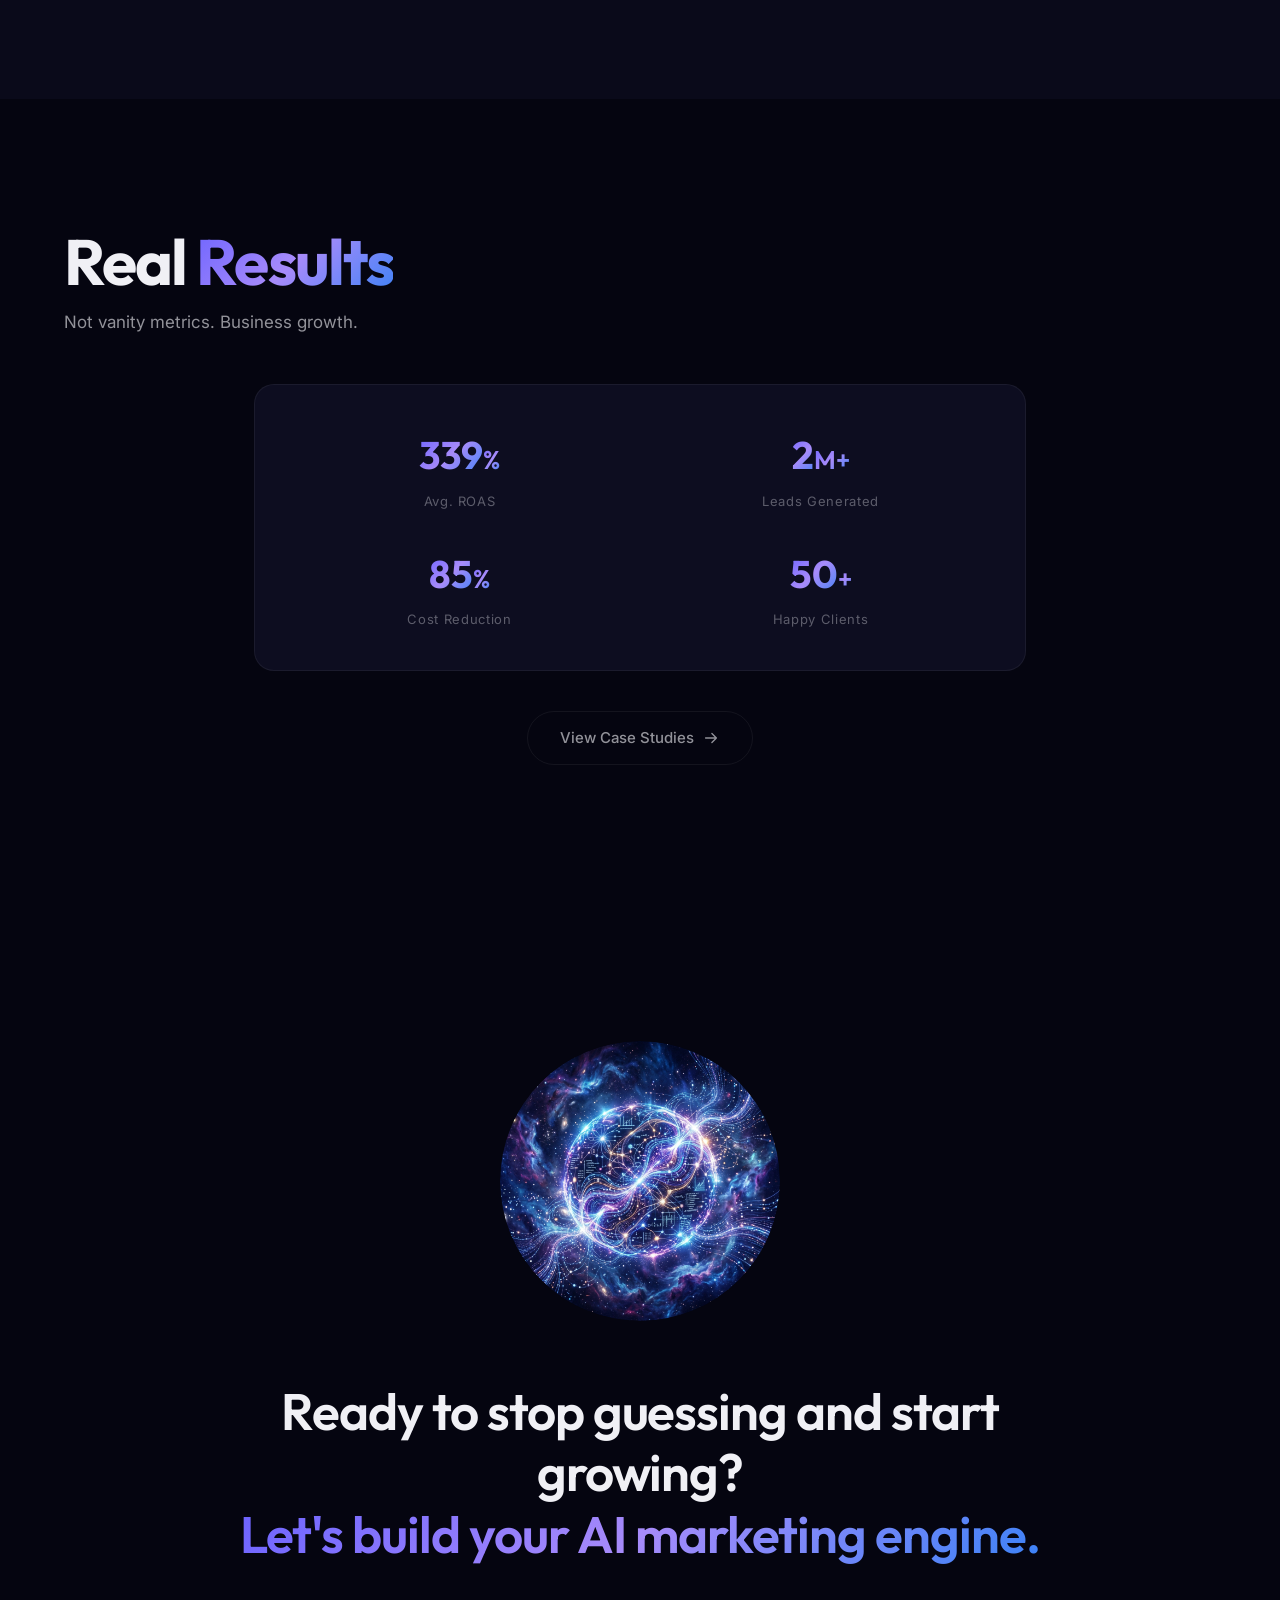
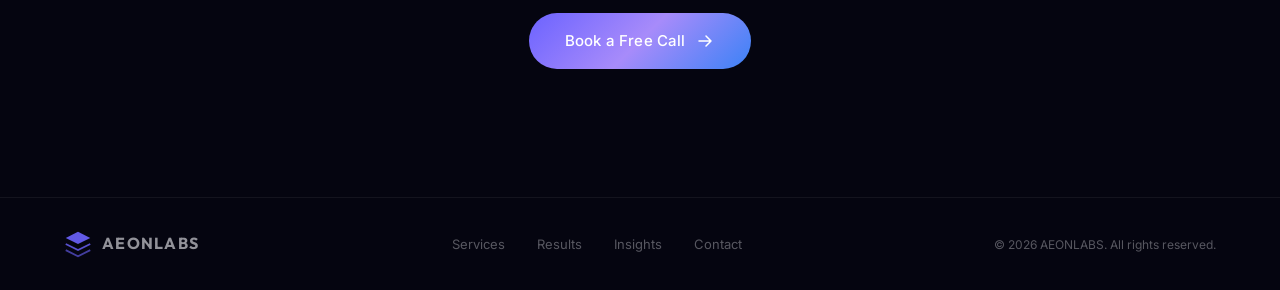
==== commit f2e9eec5: "feat: split into multi-page site (Home, Services, Results, Insights, Contact)" ====
--- a/index.html
+++ b/index.html
@@ -14,7 +14,7 @@
     <!-- Navbar -->
     <nav class="navbar" id="navbar">
         <div class="nav-inner">
-            <a href="#" class="nav-logo" id="nav-logo">
+            <a href="index.html" class="nav-logo" id="nav-logo">
                 <svg width="32" height="32" viewBox="0 0 32 32" fill="none">
                     <path d="M16 2L2 9L16 16L30 9L16 2Z" fill="url(#logo-grad)" opacity="0.9"/>
                     <path d="M2 23L16 30L30 23" stroke="url(#logo-grad)" stroke-width="2" fill="none" opacity="0.6"/>
@@ -29,11 +29,10 @@
                 <span class="nav-logo-text">AEONLABS</span>
             </a>
             <ul class="nav-links" id="nav-links">
-                <li><a href="#about">About</a></li>
-                <li><a href="#services">Services</a></li>
-                <li><a href="#results">Results</a></li>
-                <li><a href="#insights">Insights</a></li>
-                <li><a href="#contact" class="nav-cta">Let's Talk</a></li>
+                <li><a href="services.html">Services</a></li>
+                <li><a href="results.html">Results</a></li>
+                <li><a href="insights.html">Insights</a></li>
+                <li><a href="contact.html" class="nav-cta">Let's Talk</a></li>
             </ul>
             <button class="nav-toggle" id="nav-toggle" aria-label="Toggle menu">
                 <span></span>
@@ -48,8 +47,6 @@
             <img src="images/hero-bg.png" alt="" class="hero-bg-img">
             <div class="hero-bg-overlay"></div>
         </div>
-
-
         <div class="hero-content">
             <p class="hero-label" data-animate="fade-up">AI Marketing Agency</p>
             <h1 class="hero-title" data-animate="fade-up" data-delay="100">
@@ -60,13 +57,13 @@
                 AI that runs your campaigns while you sleep.
             </p>
             <div class="hero-cta-group" data-animate="fade-up" data-delay="300">
-                <a href="#contact" class="btn-primary" id="hero-cta">
+                <a href="contact.html" class="btn-primary" id="hero-cta">
                     <span>Get a Free Audit</span>
                     <svg width="20" height="20" viewBox="0 0 20 20" fill="none">
                         <path d="M4 10H16M16 10L11 5M16 10L11 15" stroke="currentColor" stroke-width="1.5" stroke-linecap="round" stroke-linejoin="round"/>
                     </svg>
                 </a>
-                <a href="#results" class="btn-ghost" id="hero-secondary-cta">See Results</a>
+                <a href="results.html" class="btn-ghost" id="hero-secondary-cta">See Results</a>
             </div>
             <div class="hero-scroll" data-animate="fade-up" data-delay="500">
                 <div class="scroll-line"></div>
@@ -88,7 +85,6 @@
             </div>
             <div class="about-right">
                 <div class="about-text-block" data-animate="fade-up" data-delay="100">
-                    <!-- ADHD-friendly: short paragraphs, bold key phrases, easy to scan -->
                     <div class="about-card">
                         <div class="about-icon">🎯</div>
                         <p class="about-text">
@@ -114,7 +110,6 @@
             </div>
         </div>
         <div class="about-image" data-animate="scale-in">
-            <!-- Custom Three.js Globe — matches site palette -->
             <div class="globe-wrap" id="globe-container">
                 <canvas id="globe-canvas"></canvas>
             </div>
@@ -137,7 +132,6 @@
                 <span class="marquee-dot">✦</span>
                 <span class="marquee-item">Brand Strategy</span>
                 <span class="marquee-dot">✦</span>
-                <!-- Duplicate for seamless loop -->
                 <span class="marquee-item">AI Ad Campaigns</span>
                 <span class="marquee-dot">✦</span>
                 <span class="marquee-item">SEO Automation</span>
@@ -154,16 +148,16 @@
         </div>
     </section>
 
-    <!-- Services Detail Section -->
-    <section class="services-detail" id="services-detail">
+    <!-- Services Preview (3 cards + View All) -->
+    <section class="services-detail" id="services-preview">
         <div class="services-inner">
             <h2 class="section-title services-title" data-animate="fade-up">
                 What We <span class="gradient-text">Do</span>
             </h2>
             <p class="services-subtitle" data-animate="fade-up" data-delay="100">
-                Six things. All AI-powered. All measurable.
+                Six AI-powered services. All measurable.
             </p>
-            <div class="services-grid">
+            <div class="services-grid services-grid--preview">
                 <div class="service-card" data-animate="fade-up" data-delay="0">
                     <div class="service-number">01</div>
                     <h3>AI Ad Campaigns</h3>
@@ -179,111 +173,51 @@
                     <h3>Content Generation</h3>
                     <p>Blog posts, emails, social captions — <strong>generated in your brand voice.</strong> Reviewed by humans. Published at peak engagement times.</p>
                 </div>
-                <div class="service-card" data-animate="fade-up" data-delay="0">
-                    <div class="service-number">04</div>
-                    <h3>Social Media AI</h3>
-                    <p><strong>Post smarter, not harder.</strong> We predict what your audience wants to see, then create and schedule it automatically.</p>
-                </div>
-                <div class="service-card" data-animate="fade-up" data-delay="80">
-                    <div class="service-number">05</div>
-                    <h3>Predictive Analytics</h3>
-                    <p>Know what's coming <strong>before it happens.</strong> Trend forecasting, churn prediction, and revenue modelling — all in real-time.</p>
-                </div>
-                <div class="service-card" data-animate="fade-up" data-delay="160">
-                    <div class="service-number">06</div>
-                    <h3>Brand Strategy</h3>
-                    <p>Data-driven positioning that <strong>cuts through noise.</strong> We analyse your market, find your edge, and build a brand people remember.</p>
-                </div>
-            </div>
-        </div>
-    </section>
-
-    <!-- Results / Portfolio Section -->
-    <section class="work" id="results">
+            </div>
+            <div class="section-cta" data-animate="fade-up" data-delay="200">
+                <a href="services.html" class="btn-ghost btn-ghost--arrow">View All Services
+                    <svg width="18" height="18" viewBox="0 0 20 20" fill="none"><path d="M4 10H16M16 10L11 5M16 10L11 15" stroke="currentColor" stroke-width="1.5" stroke-linecap="round" stroke-linejoin="round"/></svg>
+                </a>
+            </div>
+        </div>
+    </section>
+
+    <!-- Results Preview (stats + View All) -->
+    <section class="work" id="results-preview">
         <div class="work-header" data-animate="fade-up">
             <h2 class="section-title">Real <span class="gradient-text">Results</span></h2>
             <p class="work-subtitle">Not vanity metrics. Business growth.</p>
         </div>
-        <div class="work-grid">
-            <div class="work-card work-card-large" data-animate="fade-up">
-                <div class="work-card-img">
-                    <img src="images/portfolio-1.png" alt="AI Campaign Dashboard">
-                </div>
-                <div class="work-card-overlay">
-                    <span class="work-tag">E-Commerce</span>
-                    <h3>340% ROAS in 90 Days</h3>
-                    <p>AI-driven ad campaigns that turned $50K spend into $170K revenue</p>
-                </div>
-            </div>
-            <div class="work-card-stack">
-                <div class="work-card" data-animate="fade-up" data-delay="100">
-                    <div class="work-card-img">
-                        <img src="images/portfolio-2.png" alt="SEO Growth Chart">
-                    </div>
-                    <div class="work-card-overlay">
-                        <span class="work-tag">SaaS</span>
-                        <h3>10x Organic Traffic</h3>
-                    </div>
-                </div>
-                <div class="work-stats-card" data-animate="fade-up" data-delay="200">
-                    <div class="stats-grid">
-                        <div class="stat-item">
-                            <span class="stat-number" data-count="340">0</span><span class="stat-suffix">%</span>
-                            <span class="stat-label">Avg. ROAS</span>
-                        </div>
-                        <div class="stat-item">
-                            <span class="stat-number" data-count="2">0</span><span class="stat-suffix">M+</span>
-                            <span class="stat-label">Leads Generated</span>
-                        </div>
-                        <div class="stat-item">
-                            <span class="stat-number" data-count="85">0</span><span class="stat-suffix">%</span>
-                            <span class="stat-label">Cost Reduction</span>
-                        </div>
-                        <div class="stat-item">
-                            <span class="stat-number" data-count="50">0</span><span class="stat-suffix">+</span>
-                            <span class="stat-label">Happy Clients</span>
-                        </div>
-                    </div>
-                </div>
-            </div>
-        </div>
-    </section>
-
-    <!-- Insights / Newsroom Section -->
-    <section class="newsroom" id="insights">
-        <div class="newsroom-inner">
-            <h2 class="section-title newsroom-title" data-animate="fade-up">Latest <span class="gradient-text">Insights</span></h2>
-            <p class="newsroom-subtitle" data-animate="fade-up" data-delay="50">Quick reads. Big ideas. No jargon.</p>
-            <div class="news-grid">
-                <article class="news-card" data-animate="fade-up" data-delay="0">
-                    <a href="#" class="news-card-link">
-                        <div class="news-card-img">
-                            <img src="images/news-1.png" alt="AI Marketing Trends">
-                        </div>
-                        <div class="news-card-body">
-                            <span class="news-date">April 2026</span>
-                            <h3>5 AI Marketing Trends That Will Define 2026 (And What to Do About Them)</h3>
-                            <p class="news-excerpt">The short version: personalisation at scale, zero-click search, and AI-generated video ads are here.</p>
-                        </div>
-                    </a>
-                </article>
-                <article class="news-card" data-animate="fade-up" data-delay="100">
-                    <a href="#" class="news-card-link">
-                        <div class="news-card-img">
-                            <img src="images/news-2.png" alt="ROI Guide">
-                        </div>
-                        <div class="news-card-body">
-                            <span class="news-date">March 2026</span>
-                            <h3>We Cut a Client's Ad Spend by 60% and Doubled Their Revenue. Here's How.</h3>
-                            <p class="news-excerpt">Spoiler: it wasn't magic. It was better data, smarter targeting, and AI that doesn't sleep.</p>
-                        </div>
-                    </a>
-                </article>
-            </div>
-        </div>
-    </section>
-
-    <!-- CTA / Footer -->
+        <div class="work-card-stack" style="max-width:900px;margin:0 auto;padding:0 var(--container-padding);">
+            <div class="work-stats-card" data-animate="fade-up" data-delay="100">
+                <div class="stats-grid">
+                    <div class="stat-item">
+                        <span class="stat-number" data-count="340">0</span><span class="stat-suffix">%</span>
+                        <span class="stat-label">Avg. ROAS</span>
+                    </div>
+                    <div class="stat-item">
+                        <span class="stat-number" data-count="2">0</span><span class="stat-suffix">M+</span>
+                        <span class="stat-label">Leads Generated</span>
+                    </div>
+                    <div class="stat-item">
+                        <span class="stat-number" data-count="85">0</span><span class="stat-suffix">%</span>
+                        <span class="stat-label">Cost Reduction</span>
+                    </div>
+                    <div class="stat-item">
+                        <span class="stat-number" data-count="50">0</span><span class="stat-suffix">+</span>
+                        <span class="stat-label">Happy Clients</span>
+                    </div>
+                </div>
+            </div>
+        </div>
+        <div class="section-cta" data-animate="fade-up" data-delay="200">
+            <a href="results.html" class="btn-ghost btn-ghost--arrow">View Case Studies
+                <svg width="18" height="18" viewBox="0 0 20 20" fill="none"><path d="M4 10H16M16 10L11 5M16 10L11 15" stroke="currentColor" stroke-width="1.5" stroke-linecap="round" stroke-linejoin="round"/></svg>
+            </a>
+        </div>
+    </section>
+
+    <!-- Footer -->
     <footer class="footer" id="contact">
         <div class="footer-cta" data-animate="fade-up">
             <div class="footer-cta-inner">
@@ -296,7 +230,7 @@
                     Ready to stop guessing and start growing?<br>
                     <span class="gradient-text">Let's build your AI marketing engine.</span>
                 </h2>
-                <a href="mailto:hello@aeonlabs.ai" class="btn-primary" id="cta-button">
+                <a href="contact.html" class="btn-primary" id="cta-button">
                     <span>Book a Free Call</span>
                     <svg width="20" height="20" viewBox="0 0 20 20" fill="none">
                         <path d="M4 10H16M16 10L11 5M16 10L11 15" stroke="currentColor" stroke-width="1.5" stroke-linecap="round" stroke-linejoin="round"/>
@@ -321,20 +255,18 @@
                     <span class="footer-logo-text">AEONLABS</span>
                 </div>
                 <div class="footer-links">
-                    <a href="#">LinkedIn</a>
-                    <a href="#">Twitter</a>
-                    <a href="#">Instagram</a>
-                    <a href="#">Contact</a>
+                    <a href="services.html">Services</a>
+                    <a href="results.html">Results</a>
+                    <a href="insights.html">Insights</a>
+                    <a href="contact.html">Contact</a>
                 </div>
                 <p class="footer-copy">&copy; 2026 AEONLABS. All rights reserved.</p>
             </div>
         </div>
     </footer>
 
-    <!-- Custom globe (zero dependencies) -->
     <script src="globe.js"></script>
     <script src="script.js"></script>
-    <!-- AI Chat Widget -->
     <script src="chatbot.js"></script>
 </body>
 </html>
--- a/style.css
+++ b/style.css
@@ -770,3 +770,274 @@
 ::-webkit-scrollbar-thumb:hover { background: rgba(108,99,255,0.5); }
 
 ::selection { background: rgba(108,99,255,0.3); color: var(--text-primary); }
+
+/* ===========================
+   MULTI-PAGE COMPONENTS
+   =========================== */
+
+/* --- Solid navbar for inner pages --- */
+.navbar--solid {
+    background: rgba(5, 5, 16, 0.95);
+    backdrop-filter: blur(20px);
+    -webkit-backdrop-filter: blur(20px);
+    border-bottom: 1px solid rgba(255,255,255,0.04);
+}
+
+/* --- Active nav link --- */
+.nav-links a.active {
+    color: var(--accent-purple);
+}
+.nav-links a.active::after {
+    content: '';
+    position: absolute;
+    bottom: -4px; left: 0; right: 0;
+    height: 2px;
+    background: linear-gradient(90deg, var(--accent-purple), var(--accent-violet));
+    border-radius: 2px;
+}
+.nav-links a { position: relative; }
+
+/* --- Page Hero (inner pages) --- */
+.page-hero {
+    padding: 160px 0 80px;
+    text-align: center;
+    position: relative;
+    background: radial-gradient(ellipse at center top, rgba(108,99,255,0.06) 0%, transparent 60%);
+}
+.page-hero-inner {
+    max-width: var(--container-max);
+    margin: 0 auto;
+    padding: 0 var(--container-padding);
+}
+.page-hero-title {
+    font-family: var(--font-display);
+    font-size: clamp(2.5rem, 6vw, 4.5rem);
+    font-weight: 700;
+    line-height: 1.1;
+    color: var(--text-primary);
+    margin: 16px 0;
+}
+.page-hero-sub {
+    font-size: clamp(1rem, 1.5vw, 1.2rem);
+    color: var(--text-secondary);
+    max-width: 560px;
+    margin: 0 auto;
+    line-height: 1.7;
+}
+
+/* --- Section CTA (View All links) --- */
+.section-cta {
+    text-align: center;
+    padding: 40px 0 20px;
+}
+.btn-ghost--arrow {
+    display: inline-flex;
+    align-items: center;
+    gap: 8px;
+}
+.btn-ghost--arrow svg {
+    transition: transform 0.3s;
+}
+.btn-ghost--arrow:hover svg {
+    transform: translateX(4px);
+}
+
+/* --- Services Preview (3 cards only on home) --- */
+.services-grid--preview {
+    grid-template-columns: repeat(3, 1fr);
+}
+@media (max-width: 768px) {
+    .services-grid--preview {
+        grid-template-columns: 1fr;
+    }
+}
+
+/* --- Page CTA Banner --- */
+.page-cta-banner {
+    padding: 60px var(--container-padding);
+}
+.page-cta-inner {
+    max-width: 800px;
+    margin: 0 auto;
+    text-align: center;
+    padding: 60px 40px;
+    border-radius: 24px;
+    background: linear-gradient(135deg, rgba(108,99,255,0.08), rgba(59,130,246,0.05));
+    border: 1px solid rgba(108,99,255,0.1);
+}
+.page-cta-inner h2 {
+    font-family: var(--font-display);
+    font-size: clamp(1.4rem, 3vw, 2rem);
+    font-weight: 600;
+    color: var(--text-primary);
+    margin-bottom: 24px;
+}
+
+/* --- Contact Page --- */
+.contact-section {
+    padding: 0 var(--container-padding) 100px;
+    max-width: 1100px;
+    margin: 0 auto;
+}
+.contact-grid {
+    display: grid;
+    grid-template-columns: 1.4fr 1fr;
+    gap: 60px;
+    align-items: start;
+}
+.contact-form-wrap {
+    background: rgba(255,255,255,0.02);
+    border: 1px solid rgba(255,255,255,0.06);
+    border-radius: 20px;
+    padding: 40px;
+}
+.contact-form-wrap h2 {
+    font-family: var(--font-display);
+    font-size: 1.5rem;
+    font-weight: 600;
+    color: var(--text-primary);
+    margin-bottom: 28px;
+}
+.form-row {
+    display: grid;
+    grid-template-columns: 1fr 1fr;
+    gap: 16px;
+    margin-bottom: 16px;
+}
+.form-group {
+    display: flex;
+    flex-direction: column;
+    gap: 6px;
+    margin-bottom: 16px;
+}
+.form-group label {
+    font-size: 0.85rem;
+    font-weight: 500;
+    color: var(--text-secondary);
+}
+.form-group input,
+.form-group select,
+.form-group textarea {
+    width: 100%;
+    padding: 12px 16px;
+    border-radius: 12px;
+    border: 1px solid rgba(255,255,255,0.08);
+    background: rgba(255,255,255,0.03);
+    color: var(--text-primary);
+    font-family: var(--font-body);
+    font-size: 0.95rem;
+    outline: none;
+    transition: border-color 0.3s, box-shadow 0.3s;
+}
+.form-group input:focus,
+.form-group select:focus,
+.form-group textarea:focus {
+    border-color: rgba(108,99,255,0.4);
+    box-shadow: 0 0 0 3px rgba(108,99,255,0.08);
+}
+.form-group input::placeholder,
+.form-group textarea::placeholder {
+    color: rgba(240,240,245,0.25);
+}
+.form-group select {
+    appearance: none;
+    -webkit-appearance: none;
+}
+.form-group select option {
+    background: #0d0d20;
+    color: var(--text-primary);
+}
+.form-group textarea {
+    resize: vertical;
+    min-height: 100px;
+}
+.btn-primary--full {
+    width: 100%;
+    justify-content: center;
+    margin-top: 8px;
+}
+
+.form-success {
+    text-align: center;
+    padding: 40px 20px;
+}
+.success-icon {
+    font-size: 3rem;
+    margin-bottom: 16px;
+}
+.form-success h3 {
+    font-family: var(--font-display);
+    font-size: 1.5rem;
+    color: var(--text-primary);
+    margin-bottom: 8px;
+}
+.form-success p {
+    color: var(--text-secondary);
+}
+
+.contact-info {
+    display: flex;
+    flex-direction: column;
+    gap: 20px;
+}
+.contact-info-card {
+    padding: 24px;
+    border-radius: 16px;
+    background: rgba(255,255,255,0.02);
+    border: 1px solid rgba(255,255,255,0.05);
+    transition: border-color 0.3s;
+}
+.contact-info-card:hover {
+    border-color: rgba(108,99,255,0.15);
+}
+.contact-info-icon {
+    font-size: 1.5rem;
+    margin-bottom: 10px;
+}
+.contact-info-card h3 {
+    font-family: var(--font-display);
+    font-size: 1rem;
+    font-weight: 600;
+    color: var(--text-primary);
+    margin-bottom: 6px;
+}
+.contact-info-card a,
+.contact-info-card p {
+    font-size: 0.9rem;
+    color: var(--text-secondary);
+    line-height: 1.6;
+}
+.contact-info-card a {
+    color: var(--accent-violet);
+    text-decoration: none;
+}
+.contact-info-card a:hover {
+    color: var(--accent-purple);
+}
+.contact-socials {
+    display: flex;
+    gap: 16px;
+    margin-top: 4px;
+}
+.contact-socials a {
+    font-size: 0.85rem;
+    color: var(--text-secondary);
+    text-decoration: none;
+    transition: color 0.3s;
+}
+.contact-socials a:hover {
+    color: var(--accent-purple);
+}
+
+@media (max-width: 768px) {
+    .contact-grid {
+        grid-template-columns: 1fr;
+        gap: 40px;
+    }
+    .form-row {
+        grid-template-columns: 1fr;
+    }
+    .page-hero {
+        padding: 130px 0 60px;
+    }
+}
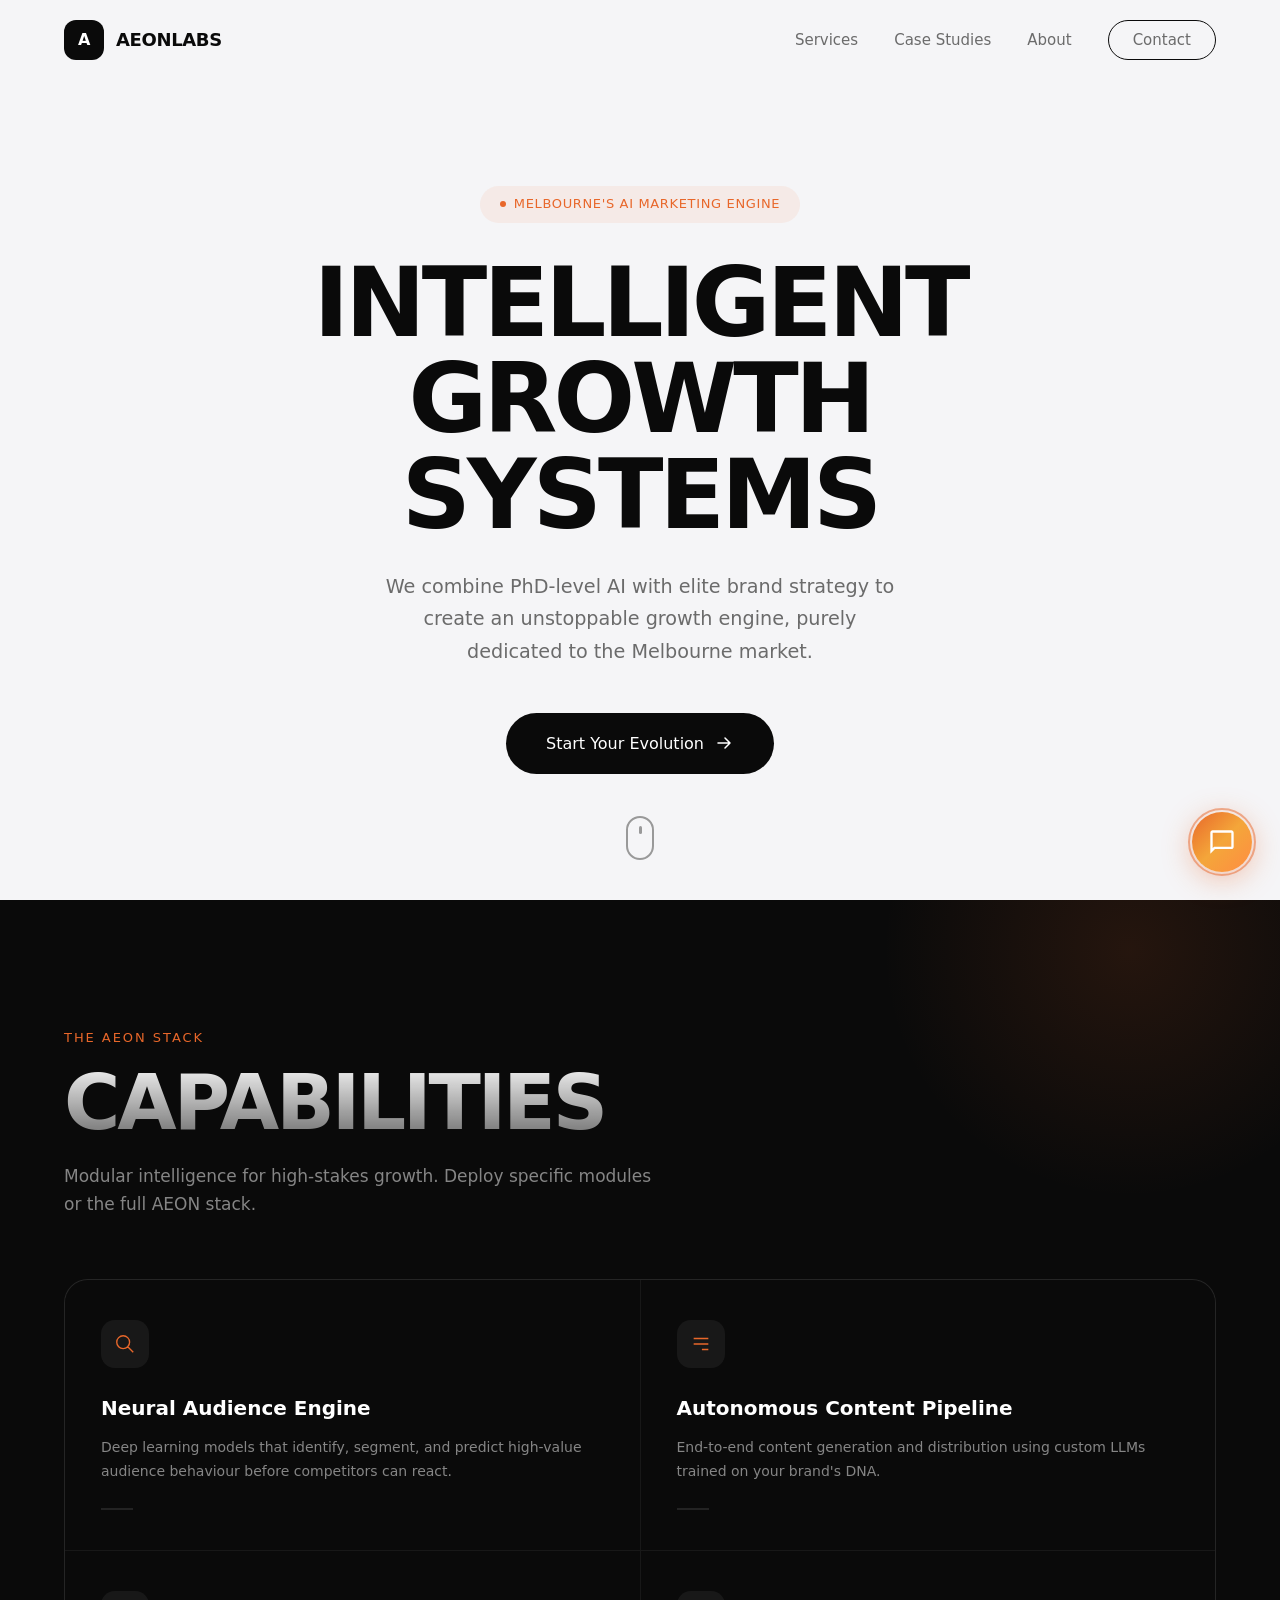
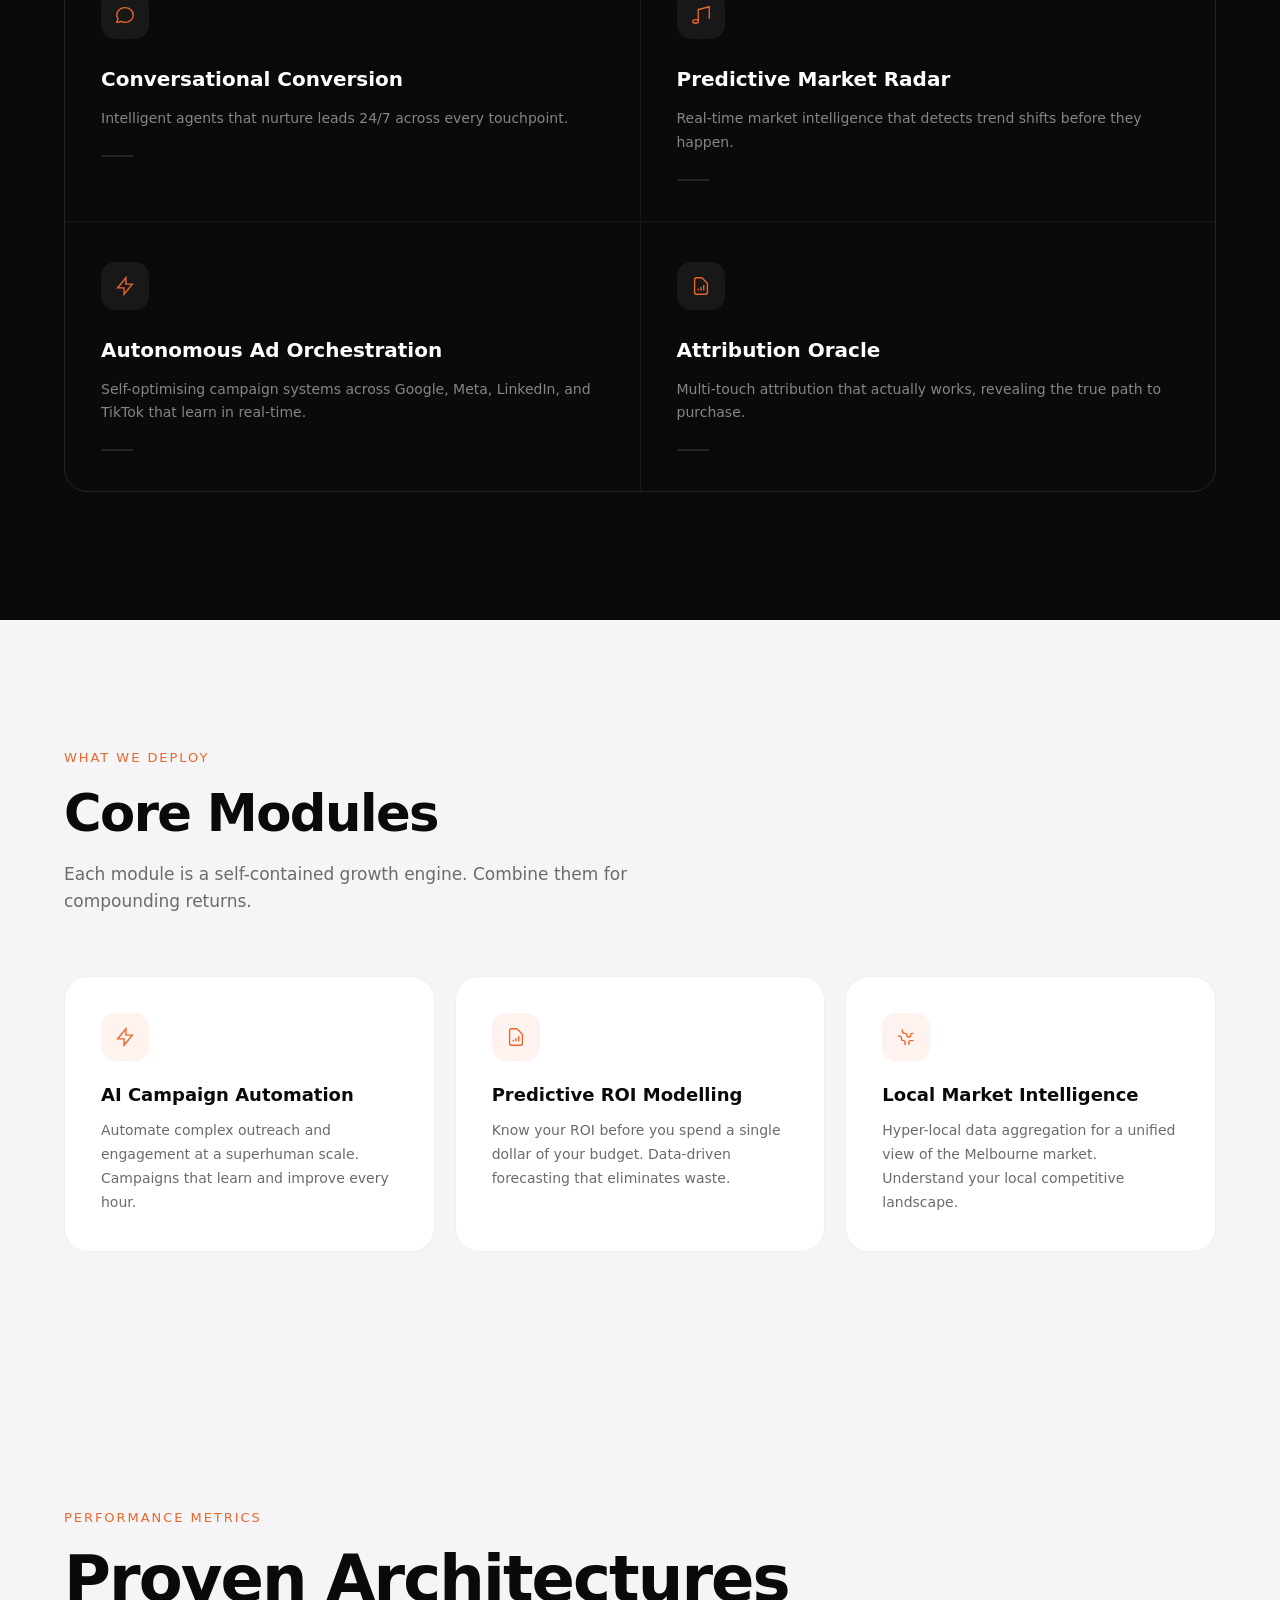
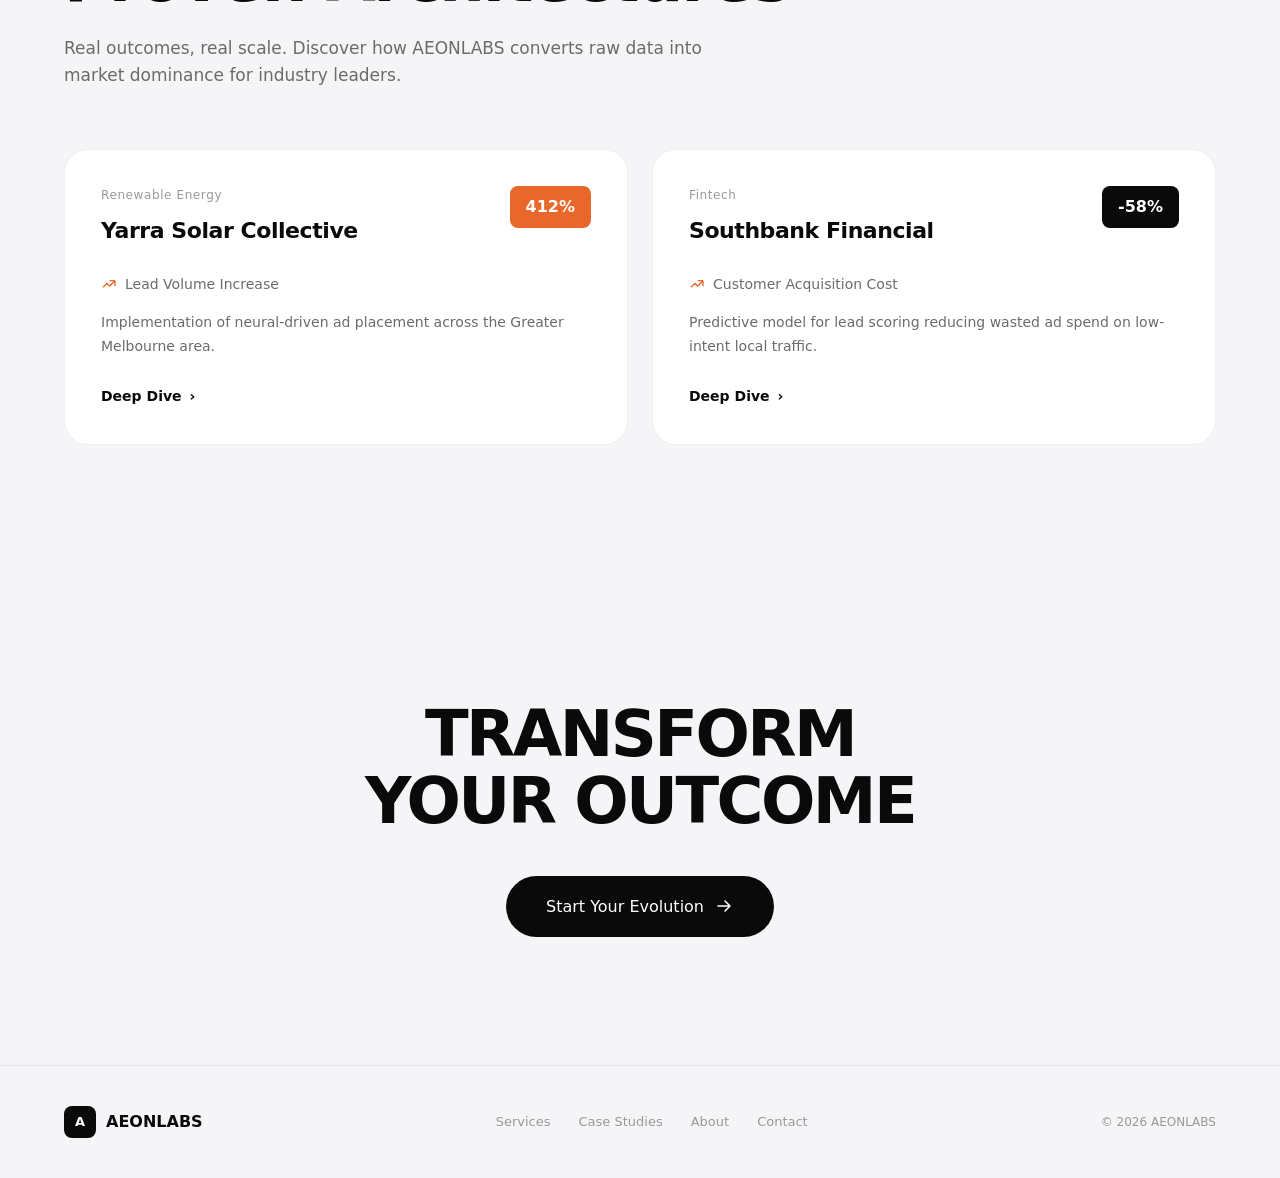
==== commit 1cf950c1: "Rebuild: light-mode design matching deployed site, orange accents, Spline 3D ready" ====
--- a/index.html
+++ b/index.html
@@ -3,270 +3,229 @@
 <head>
     <meta charset="UTF-8">
     <meta name="viewport" content="width=device-width, initial-scale=1.0">
-    <title>AEONLABS — AI-Powered Marketing Agency</title>
-    <meta name="description" content="AEONLABS is an AI marketing agency that turns data into results. We automate campaigns, predict trends, and grow brands with machine intelligence.">
+    <title>AEONLABS — AI-Powered Marketing Intelligence</title>
+    <meta name="description" content="AEONLABS combines PhD-level AI with elite brand strategy to create unstoppable growth engines for Melbourne businesses.">
     <link rel="preconnect" href="https://fonts.googleapis.com">
     <link rel="preconnect" href="https://fonts.gstatic.com" crossorigin>
-    <link href="https://fonts.googleapis.com/css2?family=Inter:wght@300;400;500;600&family=Outfit:wght@300;400;500;600;700;800&display=swap" rel="stylesheet">
+    <link href="https://fonts.googleapis.com/css2?family=Inter:wght@300;400;500;600;700;800&display=swap" rel="stylesheet">
     <link rel="stylesheet" href="style.css">
 </head>
 <body>
     <!-- Navbar -->
-    <nav class="navbar" id="navbar">
+    <nav class="nav" id="navbar">
         <div class="nav-inner">
-            <a href="index.html" class="nav-logo" id="nav-logo">
-                <svg width="32" height="32" viewBox="0 0 32 32" fill="none">
-                    <path d="M16 2L2 9L16 16L30 9L16 2Z" fill="url(#logo-grad)" opacity="0.9"/>
-                    <path d="M2 23L16 30L30 23" stroke="url(#logo-grad)" stroke-width="2" fill="none" opacity="0.6"/>
-                    <path d="M2 16L16 23L30 16" stroke="url(#logo-grad)" stroke-width="2" fill="none" opacity="0.8"/>
-                    <defs>
-                        <linearGradient id="logo-grad" x1="2" y1="2" x2="30" y2="30">
-                            <stop offset="0%" stop-color="#6C63FF"/>
-                            <stop offset="100%" stop-color="#A78BFA"/>
-                        </linearGradient>
-                    </defs>
-                </svg>
-                <span class="nav-logo-text">AEONLABS</span>
+            <a href="index.html" class="nav-logo">
+                <div class="nav-logo-icon">A</div>
+                <span>AEONLABS</span>
             </a>
             <ul class="nav-links" id="nav-links">
                 <li><a href="services.html">Services</a></li>
-                <li><a href="results.html">Results</a></li>
-                <li><a href="insights.html">Insights</a></li>
-                <li><a href="contact.html" class="nav-cta">Let's Talk</a></li>
+                <li><a href="case-studies.html">Case Studies</a></li>
+                <li><a href="about.html">About</a></li>
+                <li><a href="contact.html" class="nav-cta-link">Contact</a></li>
             </ul>
             <button class="nav-toggle" id="nav-toggle" aria-label="Toggle menu">
-                <span></span>
-                <span></span>
+                <span></span><span></span>
             </button>
         </div>
     </nav>
 
-    <!-- Hero Section -->
+    <!-- Hero -->
     <section class="hero" id="hero">
-        <div class="hero-bg">
-            <img src="images/hero-bg.png" alt="" class="hero-bg-img">
-            <div class="hero-bg-overlay"></div>
-        </div>
-        <div class="hero-content">
-            <p class="hero-label" data-animate="fade-up">AI Marketing Agency</p>
-            <h1 class="hero-title" data-animate="fade-up" data-delay="100">
-                Marketing<br>That Thinks<br>For You
+        <div class="spline-container spline-hero-bg" id="hero-3d">
+            <div class="spline-fallback" style="background:transparent;"></div>
+        </div>
+        <div style="position:relative;z-index:1;">
+            <div class="hero-badge" data-animate="fade-up">
+                <span class="hero-badge-dot"></span>
+                Melbourne's AI Marketing Engine
+            </div>
+            <h1 class="hero-title" data-animate="fade-up">
+                INTELLIGENT<br>GROWTH SYSTEMS
             </h1>
-            <p class="hero-subtitle" data-animate="fade-up" data-delay="200">
-                <strong>Less guesswork.</strong> More growth.<br>
-                AI that runs your campaigns while you sleep.
-            </p>
-            <div class="hero-cta-group" data-animate="fade-up" data-delay="300">
-                <a href="contact.html" class="btn-primary" id="hero-cta">
-                    <span>Get a Free Audit</span>
-                    <svg width="20" height="20" viewBox="0 0 20 20" fill="none">
-                        <path d="M4 10H16M16 10L11 5M16 10L11 15" stroke="currentColor" stroke-width="1.5" stroke-linecap="round" stroke-linejoin="round"/>
-                    </svg>
-                </a>
-                <a href="results.html" class="btn-ghost" id="hero-secondary-cta">See Results</a>
-            </div>
-            <div class="hero-scroll" data-animate="fade-up" data-delay="500">
-                <div class="scroll-line"></div>
-                <span>Scroll to explore</span>
-            </div>
-        </div>
-        <div class="hero-particles" id="hero-particles"></div>
-    </section>
-
-    <!-- About Section -->
-    <section class="about" id="about">
-        <div class="about-grid">
-            <div class="about-left">
-                <h2 class="section-title" data-animate="fade-up">
-                    We Make<br>
-                    Marketing<br>
-                    <span class="gradient-text">Effortless</span>
-                </h2>
-            </div>
-            <div class="about-right">
-                <div class="about-text-block" data-animate="fade-up" data-delay="100">
-                    <div class="about-card">
-                        <div class="about-icon">🎯</div>
-                        <p class="about-text">
-                            <strong>Your ads find the right people.</strong>
-                            Our AI studies your audience, tests thousands of variations, and puts your budget where it actually works.
-                        </p>
-                    </div>
-                    <div class="about-card">
-                        <div class="about-icon">⚡</div>
-                        <p class="about-text">
-                            <strong>Campaigns launch in hours, not weeks.</strong>
-                            We automate the boring stuff — copywriting, A/B testing, bid adjustments — so you can focus on your business.
-                        </p>
-                    </div>
-                    <div class="about-card">
-                        <div class="about-icon">📊</div>
-                        <p class="about-text">
-                            <strong>Real numbers. No fluff.</strong>
-                            Every dollar tracked. Every result measured. Dashboards you'll actually understand.
-                        </p>
-                    </div>
-                </div>
-            </div>
-        </div>
-        <div class="about-image" data-animate="scale-in">
-            <div class="globe-wrap" id="globe-container">
-                <canvas id="globe-canvas"></canvas>
-            </div>
-        </div>
-    </section>
-
-    <!-- Services Marquee -->
-    <section class="marquee-section" id="services">
-        <div class="marquee-track">
-            <div class="marquee-content">
-                <span class="marquee-item">AI Ad Campaigns</span>
-                <span class="marquee-dot">✦</span>
-                <span class="marquee-item">SEO Automation</span>
-                <span class="marquee-dot">✦</span>
-                <span class="marquee-item">Content Generation</span>
-                <span class="marquee-dot">✦</span>
-                <span class="marquee-item">Social Media AI</span>
-                <span class="marquee-dot">✦</span>
-                <span class="marquee-item">Predictive Analytics</span>
-                <span class="marquee-dot">✦</span>
-                <span class="marquee-item">Brand Strategy</span>
-                <span class="marquee-dot">✦</span>
-                <span class="marquee-item">AI Ad Campaigns</span>
-                <span class="marquee-dot">✦</span>
-                <span class="marquee-item">SEO Automation</span>
-                <span class="marquee-dot">✦</span>
-                <span class="marquee-item">Content Generation</span>
-                <span class="marquee-dot">✦</span>
-                <span class="marquee-item">Social Media AI</span>
-                <span class="marquee-dot">✦</span>
-                <span class="marquee-item">Predictive Analytics</span>
-                <span class="marquee-dot">✦</span>
-                <span class="marquee-item">Brand Strategy</span>
-                <span class="marquee-dot">✦</span>
-            </div>
-        </div>
-    </section>
-
-    <!-- Services Preview (3 cards + View All) -->
-    <section class="services-detail" id="services-preview">
-        <div class="services-inner">
-            <h2 class="section-title services-title" data-animate="fade-up">
-                What We <span class="gradient-text">Do</span>
-            </h2>
-            <p class="services-subtitle" data-animate="fade-up" data-delay="100">
-                Six AI-powered services. All measurable.
-            </p>
-            <div class="services-grid services-grid--preview">
-                <div class="service-card" data-animate="fade-up" data-delay="0">
-                    <div class="service-number">01</div>
-                    <h3>AI Ad Campaigns</h3>
-                    <p>We build ads that <strong>learn and improve</strong> every hour. Your cost-per-click drops. Your conversions rise. Automatically.</p>
-                </div>
-                <div class="service-card" data-animate="fade-up" data-delay="80">
-                    <div class="service-number">02</div>
-                    <h3>SEO Automation</h3>
-                    <p><strong>Rank higher, faster.</strong> Our AI finds gaps your competitors miss, writes optimised content, and builds authority on autopilot.</p>
-                </div>
-                <div class="service-card" data-animate="fade-up" data-delay="160">
-                    <div class="service-number">03</div>
-                    <h3>Content Generation</h3>
-                    <p>Blog posts, emails, social captions — <strong>generated in your brand voice.</strong> Reviewed by humans. Published at peak engagement times.</p>
-                </div>
-            </div>
-            <div class="section-cta" data-animate="fade-up" data-delay="200">
-                <a href="services.html" class="btn-ghost btn-ghost--arrow">View All Services
-                    <svg width="18" height="18" viewBox="0 0 20 20" fill="none"><path d="M4 10H16M16 10L11 5M16 10L11 15" stroke="currentColor" stroke-width="1.5" stroke-linecap="round" stroke-linejoin="round"/></svg>
-                </a>
-            </div>
-        </div>
-    </section>
-
-    <!-- Results Preview (stats + View All) -->
-    <section class="work" id="results-preview">
-        <div class="work-header" data-animate="fade-up">
-            <h2 class="section-title">Real <span class="gradient-text">Results</span></h2>
-            <p class="work-subtitle">Not vanity metrics. Business growth.</p>
-        </div>
-        <div class="work-card-stack" style="max-width:900px;margin:0 auto;padding:0 var(--container-padding);">
-            <div class="work-stats-card" data-animate="fade-up" data-delay="100">
-                <div class="stats-grid">
-                    <div class="stat-item">
-                        <span class="stat-number" data-count="340">0</span><span class="stat-suffix">%</span>
-                        <span class="stat-label">Avg. ROAS</span>
-                    </div>
-                    <div class="stat-item">
-                        <span class="stat-number" data-count="2">0</span><span class="stat-suffix">M+</span>
-                        <span class="stat-label">Leads Generated</span>
-                    </div>
-                    <div class="stat-item">
-                        <span class="stat-number" data-count="85">0</span><span class="stat-suffix">%</span>
-                        <span class="stat-label">Cost Reduction</span>
-                    </div>
-                    <div class="stat-item">
-                        <span class="stat-number" data-count="50">0</span><span class="stat-suffix">+</span>
-                        <span class="stat-label">Happy Clients</span>
-                    </div>
-                </div>
-            </div>
-        </div>
-        <div class="section-cta" data-animate="fade-up" data-delay="200">
-            <a href="results.html" class="btn-ghost btn-ghost--arrow">View Case Studies
-                <svg width="18" height="18" viewBox="0 0 20 20" fill="none"><path d="M4 10H16M16 10L11 5M16 10L11 15" stroke="currentColor" stroke-width="1.5" stroke-linecap="round" stroke-linejoin="round"/></svg>
+            <p class="hero-sub" data-animate="fade-up">
+                We combine PhD-level AI with elite brand strategy to create an unstoppable growth engine, purely dedicated to the Melbourne market.
+            </p>
+            <a href="contact.html" class="hero-cta" data-animate="fade-up">
+                <span>Start Your Evolution</span>
+                <svg width="20" height="20" viewBox="0 0 20 20" fill="none"><path d="M4 10H16M16 10L11 5M16 10L11 15" stroke="currentColor" stroke-width="1.5" stroke-linecap="round" stroke-linejoin="round"/></svg>
             </a>
         </div>
+        <div class="hero-scroll">
+            <div class="hero-scroll-icon"><div class="hero-scroll-dot"></div></div>
+        </div>
+    </section>
+
+    <!-- Capabilities (Dark Section) -->
+    <section class="capabilities" id="capabilities">
+        <div class="container">
+            <p class="cap-label" data-animate="fade-up">THE AEON STACK</p>
+            <h2 class="cap-title" data-animate="fade-up">CAPABILITIES</h2>
+            <p class="cap-sub" data-animate="fade-up">
+                Modular intelligence for high-stakes growth. Deploy specific modules or the full AEON stack.
+            </p>
+            <div class="cap-grid" data-animate="fade-up">
+                <div class="cap-card">
+                    <div class="cap-icon">
+                        <svg viewBox="0 0 24 24"><path d="M21 21l-6-6m2-5a7 7 0 11-14 0 7 7 0 0114 0z"/></svg>
+                    </div>
+                    <h3>Neural Audience Engine</h3>
+                    <p>Deep learning models that identify, segment, and predict high-value audience behaviour before competitors can react.</p>
+                    <div class="cap-card-line"></div>
+                </div>
+                <div class="cap-card">
+                    <div class="cap-icon">
+                        <svg viewBox="0 0 24 24"><path d="M4 6h16M4 12h16m-7 6h7"/></svg>
+                    </div>
+                    <h3>Autonomous Content Pipeline</h3>
+                    <p>End-to-end content generation and distribution using custom LLMs trained on your brand's DNA.</p>
+                    <div class="cap-card-line"></div>
+                </div>
+                <div class="cap-card">
+                    <div class="cap-icon">
+                        <svg viewBox="0 0 24 24"><path d="M8 12h.01M12 12h.01M16 12h.01M21 12c0 4.418-4.03 8-9 8a9.863 9.863 0 01-4.255-.949L3 20l1.395-3.72C3.512 15.042 3 13.574 3 12c0-4.418 4.03-8 9-8s9 3.582 9 8z"/></svg>
+                    </div>
+                    <h3>Conversational Conversion</h3>
+                    <p>Intelligent agents that nurture leads 24/7 across every touchpoint.</p>
+                    <div class="cap-card-line"></div>
+                </div>
+                <div class="cap-card">
+                    <div class="cap-icon">
+                        <svg viewBox="0 0 24 24"><path d="M9 19V6l12-3v13M9 19c0 1.105-1.343 2-3 2s-3-.895-3-2 1.343-2 3-2 3 .895 3 2z"/></svg>
+                    </div>
+                    <h3>Predictive Market Radar</h3>
+                    <p>Real-time market intelligence that detects trend shifts before they happen.</p>
+                    <div class="cap-card-line"></div>
+                </div>
+                <div class="cap-card">
+                    <div class="cap-icon">
+                        <svg viewBox="0 0 24 24"><path d="M13 10V3L4 14h7v7l9-11h-7z"/></svg>
+                    </div>
+                    <h3>Autonomous Ad Orchestration</h3>
+                    <p>Self-optimising campaign systems across Google, Meta, LinkedIn, and TikTok that learn in real-time.</p>
+                    <div class="cap-card-line"></div>
+                </div>
+                <div class="cap-card">
+                    <div class="cap-icon">
+                        <svg viewBox="0 0 24 24"><path d="M9 17v-2m3 2v-4m3 4v-6m2 10H7a2 2 0 01-2-2V5a2 2 0 012-2h5.586a1 1 0 01.707.293l5.414 5.414a1 1 0 01.293.707V19a2 2 0 01-2 2z"/></svg>
+                    </div>
+                    <h3>Attribution Oracle</h3>
+                    <p>Multi-touch attribution that actually works, revealing the true path to purchase.</p>
+                    <div class="cap-card-line"></div>
+                </div>
+            </div>
+        </div>
+    </section>
+
+    <!-- Services Preview -->
+    <section class="services" id="services-preview">
+        <div class="container">
+            <p class="services-label" data-animate="fade-up">WHAT WE DEPLOY</p>
+            <h2 class="services-title" data-animate="fade-up">Core Modules</h2>
+            <p class="services-sub" data-animate="fade-up">
+                Each module is a self-contained growth engine. Combine them for compounding returns.
+            </p>
+            <div class="services-grid">
+                <div class="service-card" data-animate="fade-up">
+                    <div class="service-icon">
+                        <svg viewBox="0 0 24 24"><path d="M13 10V3L4 14h7v7l9-11h-7z"/></svg>
+                    </div>
+                    <h3>AI Campaign Automation</h3>
+                    <p>Automate complex outreach and engagement at a superhuman scale. Campaigns that learn and improve every hour.</p>
+                </div>
+                <div class="service-card" data-animate="fade-up">
+                    <div class="service-icon">
+                        <svg viewBox="0 0 24 24"><path d="M9 17v-2m3 2v-4m3 4v-6m2 10H7a2 2 0 01-2-2V5a2 2 0 012-2h5.586a1 1 0 01.707.293l5.414 5.414a1 1 0 01.293.707V19a2 2 0 01-2 2z"/></svg>
+                    </div>
+                    <h3>Predictive ROI Modelling</h3>
+                    <p>Know your ROI before you spend a single dollar of your budget. Data-driven forecasting that eliminates waste.</p>
+                </div>
+                <div class="service-card" data-animate="fade-up">
+                    <div class="service-icon">
+                        <svg viewBox="0 0 24 24"><path d="M3.055 11H5a2 2 0 012 2v1a2 2 0 002 2 2 2 0 012 2v2.945M8 3.935V5.5A2.5 2.5 0 0010.5 8h.5a2 2 0 012 2 2 2 0 104 0 2 2 0 012-2h1.064M15 20.488V18a2 2 0 012-2h3.064"/></svg>
+                    </div>
+                    <h3>Local Market Intelligence</h3>
+                    <p>Hyper-local data aggregation for a unified view of the Melbourne market. Understand your local competitive landscape.</p>
+                </div>
+            </div>
+        </div>
+    </section>
+
+    <!-- Case Studies Preview -->
+    <section class="case-studies" id="results-preview">
+        <div class="container">
+            <p class="cs-label" data-animate="fade-up">PERFORMANCE METRICS</p>
+            <h2 class="cs-title" data-animate="fade-up">Proven Architectures</h2>
+            <p class="cs-sub" data-animate="fade-up">
+                Real outcomes, real scale. Discover how AEONLABS converts raw data into market dominance for industry leaders.
+            </p>
+            <div class="cs-grid" data-animate="fade-up">
+                <div class="cs-card">
+                    <div class="cs-card-header">
+                        <div>
+                            <p class="cs-card-industry">Renewable Energy</p>
+                            <h3 class="cs-card-name">Yarra Solar Collective</h3>
+                        </div>
+                        <span class="cs-card-stat positive">412%</span>
+                    </div>
+                    <div class="cs-card-metric">
+                        <svg viewBox="0 0 24 24"><path d="M13 7h8m0 0v8m0-8l-8 8-4-4-6 6"/></svg>
+                        Lead Volume Increase
+                    </div>
+                    <p class="cs-card-desc">Implementation of neural-driven ad placement across the Greater Melbourne area.</p>
+                    <a href="case-studies.html" class="cs-card-link">Deep Dive <span>›</span></a>
+                </div>
+                <div class="cs-card">
+                    <div class="cs-card-header">
+                        <div>
+                            <p class="cs-card-industry">Fintech</p>
+                            <h3 class="cs-card-name">Southbank Financial</h3>
+                        </div>
+                        <span class="cs-card-stat negative">-58%</span>
+                    </div>
+                    <div class="cs-card-metric">
+                        <svg viewBox="0 0 24 24"><path d="M13 7h8m0 0v8m0-8l-8 8-4-4-6 6"/></svg>
+                        Customer Acquisition Cost
+                    </div>
+                    <p class="cs-card-desc">Predictive model for lead scoring reducing wasted ad spend on low-intent local traffic.</p>
+                    <a href="case-studies.html" class="cs-card-link">Deep Dive <span>›</span></a>
+                </div>
+            </div>
+        </div>
+    </section>
+
+    <!-- CTA -->
+    <section class="cta-section" id="cta">
+        <div class="container">
+            <h2 class="cta-title" data-animate="fade-up">TRANSFORM<br>YOUR OUTCOME</h2>
+            <a href="contact.html" class="cta-btn" data-animate="fade-up">
+                <span>Start Your Evolution</span>
+                <svg width="20" height="20" viewBox="0 0 20 20" fill="none"><path d="M4 10H16M16 10L11 5M16 10L11 15" stroke="currentColor" stroke-width="1.5" stroke-linecap="round" stroke-linejoin="round"/></svg>
+            </a>
+        </div>
     </section>
 
     <!-- Footer -->
-    <footer class="footer" id="contact">
-        <div class="footer-cta" data-animate="fade-up">
-            <div class="footer-cta-inner">
-                <div class="footer-sphere-wrap">
-                    <div class="footer-sphere">
-                        <img src="images/about-sphere.png" alt="">
-                    </div>
-                </div>
-                <h2 class="footer-cta-text">
-                    Ready to stop guessing and start growing?<br>
-                    <span class="gradient-text">Let's build your AI marketing engine.</span>
-                </h2>
-                <a href="contact.html" class="btn-primary" id="cta-button">
-                    <span>Book a Free Call</span>
-                    <svg width="20" height="20" viewBox="0 0 20 20" fill="none">
-                        <path d="M4 10H16M16 10L11 5M16 10L11 15" stroke="currentColor" stroke-width="1.5" stroke-linecap="round" stroke-linejoin="round"/>
-                    </svg>
-                </a>
-            </div>
-        </div>
-        <div class="footer-bottom">
-            <div class="footer-bottom-inner">
+    <footer class="footer">
+        <div class="container">
+            <div class="footer-inner">
                 <div class="footer-logo">
-                    <svg width="28" height="28" viewBox="0 0 32 32" fill="none">
-                        <path d="M16 2L2 9L16 16L30 9L16 2Z" fill="url(#logo-grad2)" opacity="0.9"/>
-                        <path d="M2 23L16 30L30 23" stroke="url(#logo-grad2)" stroke-width="2" fill="none" opacity="0.6"/>
-                        <path d="M2 16L16 23L30 16" stroke="url(#logo-grad2)" stroke-width="2" fill="none" opacity="0.8"/>
-                        <defs>
-                            <linearGradient id="logo-grad2" x1="2" y1="2" x2="30" y2="30">
-                                <stop offset="0%" stop-color="#6C63FF"/>
-                                <stop offset="100%" stop-color="#A78BFA"/>
-                            </linearGradient>
-                        </defs>
-                    </svg>
-                    <span class="footer-logo-text">AEONLABS</span>
+                    <div class="nav-logo-icon" style="width:32px;height:32px;border-radius:8px;font-size:13px;">A</div>
+                    <span>AEONLABS</span>
                 </div>
                 <div class="footer-links">
                     <a href="services.html">Services</a>
-                    <a href="results.html">Results</a>
-                    <a href="insights.html">Insights</a>
+                    <a href="case-studies.html">Case Studies</a>
+                    <a href="about.html">About</a>
                     <a href="contact.html">Contact</a>
                 </div>
-                <p class="footer-copy">&copy; 2026 AEONLABS. All rights reserved.</p>
+                <p class="footer-copy">&copy; 2026 AEONLABS</p>
             </div>
         </div>
     </footer>
 
-    <script src="globe.js"></script>
     <script src="script.js"></script>
+    <script src="spline-loader.js"></script>
     <script src="chatbot.js"></script>
 </body>
 </html>
--- a/style.css
+++ b/style.css
@@ -1,1043 +1,657 @@
 /* ===================================
-   AEONLABS AI Marketing — Design System
+   AEONLABS — Design System v2
+   Light mode, orange accents, Spline-ready
    =================================== */
 
-/* --- Reset & Base --- */
-*, *::before, *::after {
-    margin: 0;
-    padding: 0;
-    box-sizing: border-box;
-}
+*, *::before, *::after { margin: 0; padding: 0; box-sizing: border-box; }
 
 :root {
-    --bg-primary: #050510;
-    --bg-secondary: #0a0a1a;
-    --bg-card: #0d0d20;
-    --bg-card-hover: #12122a;
-    --surface: rgba(255, 255, 255, 0.03);
-    --surface-border: rgba(255, 255, 255, 0.06);
-
-    --text-primary: #f0f0f5;
-    --text-secondary: rgba(240, 240, 245, 0.6);
-    --text-muted: rgba(240, 240, 245, 0.35);
-
-    --accent-purple: #6C63FF;
-    --accent-violet: #A78BFA;
-    --accent-blue: #3B82F6;
-    --accent-glow: rgba(108, 99, 255, 0.15);
-
-    --gradient-hero: linear-gradient(180deg, rgba(5,5,16,0) 0%, rgba(5,5,16,0.6) 50%, #050510 100%);
-    --gradient-accent: linear-gradient(135deg, #6C63FF 0%, #A78BFA 50%, #3B82F6 100%);
-    --gradient-text: linear-gradient(135deg, #f0f0f5 0%, #A78BFA 100%);
-
-    --font-heading: 'Outfit', sans-serif;
-    --font-body: 'Inter', sans-serif;
-
-    --section-padding: clamp(80px, 10vw, 160px);
-    --container-max: 1400px;
-    --container-padding: clamp(20px, 5vw, 80px);
-
-    --ease-out: cubic-bezier(0.16, 1, 0.3, 1);
-    --ease-spring: cubic-bezier(0.34, 1.56, 0.64, 1);
+    --bg: #f5f5f7;
+    --bg-dark: #0a0a0a;
+    --bg-card: #ffffff;
+    --bg-card-dark: rgba(255,255,255,0.05);
+    --border: rgba(0,0,0,0.06);
+    --border-dark: rgba(255,255,255,0.08);
+
+    --text: #0a0a0a;
+    --text-secondary: #6b6b6b;
+    --text-muted: #999;
+    --text-light: #ffffff;
+    --text-light-secondary: rgba(255,255,255,0.5);
+
+    --orange: #e8672a;
+    --orange-light: #f4a63a;
+    --orange-dark: #c4511e;
+    --orange-bg: rgba(232,103,42,0.08);
+    --orange-glow: rgba(232,103,42,0.15);
+
+    --font: -apple-system, BlinkMacSystemFont, 'Segoe UI', system-ui, sans-serif;
+    --font-heading: 'Inter', var(--font);
+
+    --max-w: 1280px;
+    --px: clamp(20px, 5vw, 80px);
+    --section-py: clamp(80px, 10vw, 140px);
+    --ease: cubic-bezier(0.16, 1, 0.3, 1);
+    --radius: 24px;
+    --radius-lg: 40px;
 }
 
 html { scroll-behavior: smooth; -webkit-font-smoothing: antialiased; }
 
 body {
-    font-family: var(--font-body);
-    background: var(--bg-primary);
-    color: var(--text-primary);
+    font-family: var(--font);
+    background: var(--bg);
+    color: var(--text);
     overflow-x: hidden;
     line-height: 1.6;
 }
 
 a { text-decoration: none; color: inherit; }
 img { display: block; max-width: 100%; height: auto; }
-
-.gradient-text {
-    background: var(--gradient-accent);
-    -webkit-background-clip: text;
-    -webkit-text-fill-color: transparent;
-    background-clip: text;
-}
-
+button { cursor: pointer; border: none; background: none; font: inherit; }
+
+::selection { background: var(--orange); color: white; }
+
+/* --- Layout --- */
+.container {
+    max-width: var(--max-w);
+    margin: 0 auto;
+    padding: 0 var(--px);
+}
 
 /* --- Navbar --- */
-.navbar {
+.nav {
     position: fixed; top: 0; left: 0; width: 100%;
-    z-index: 1000; padding: 24px 0;
-    transition: all 0.5s var(--ease-out);
-}
-
-.navbar.scrolled {
-    padding: 14px 0;
-    background: rgba(5, 5, 16, 0.8);
+    z-index: 100; padding: 20px 0;
+    transition: all 0.4s var(--ease);
+}
+.nav.scrolled {
+    padding: 12px 0;
+    background: rgba(245,245,247,0.85);
     backdrop-filter: blur(20px);
     -webkit-backdrop-filter: blur(20px);
-    border-bottom: 1px solid var(--surface-border);
-}
-
+    border-bottom: 1px solid var(--border);
+}
 .nav-inner {
-    max-width: var(--container-max); margin: 0 auto;
-    padding: 0 var(--container-padding);
+    max-width: var(--max-w); margin: 0 auto;
+    padding: 0 var(--px);
     display: flex; align-items: center; justify-content: space-between;
 }
-
 .nav-logo {
-    display: flex; align-items: center; gap: 10px;
-    transition: opacity 0.3s;
-}
-.nav-logo:hover { opacity: 0.8; }
-
-.nav-logo-text {
-    font-family: var(--font-heading);
-    font-weight: 700; font-size: 18px;
-    letter-spacing: 0.08em;
-    background: var(--gradient-accent);
-    -webkit-background-clip: text;
-    -webkit-text-fill-color: transparent;
-    background-clip: text;
-}
-
+    display: flex; align-items: center; gap: 12px;
+    font-weight: 700; font-size: 18px; letter-spacing: -0.02em;
+}
+.nav-logo-icon {
+    width: 40px; height: 40px; border-radius: 12px;
+    background: var(--bg-dark); color: white;
+    display: flex; align-items: center; justify-content: center;
+    font-weight: 700; font-size: 16px;
+}
 .nav-links {
-    display: flex; align-items: center;
-    list-style: none; gap: 40px;
-}
-
+    display: flex; align-items: center; gap: 36px;
+    list-style: none;
+}
 .nav-links a {
-    font-size: 14px; font-weight: 400;
+    font-size: 15px; font-weight: 400;
     color: var(--text-secondary);
-    letter-spacing: 0.02em; transition: color 0.3s;
+    transition: color 0.3s;
     position: relative;
 }
-
+.nav-links a:hover { color: var(--text); }
+.nav-links a.active { color: var(--text); }
 .nav-links a::after {
     content: ''; position: absolute; bottom: -4px; left: 0;
-    width: 0; height: 1px;
-    background: var(--accent-purple);
-    transition: width 0.3s var(--ease-out);
-}
-
-.nav-links a:hover { color: var(--text-primary); }
-.nav-links a:hover::after { width: 100%; }
-
-.nav-cta {
-    padding: 10px 24px !important;
-    border: 1px solid var(--surface-border);
-    border-radius: 100px;
-    transition: all 0.3s var(--ease-out) !important;
-}
-
-.nav-cta:hover {
-    border-color: var(--accent-purple) !important;
-    background: var(--accent-glow);
-}
-
-.nav-cta::after { display: none !important; }
-
+    width: 0; height: 2px; background: var(--orange);
+    transition: width 0.3s var(--ease);
+}
+.nav-links a:hover::after, .nav-links a.active::after { width: 100%; }
+.nav-cta-link {
+    padding: 10px 24px; border-radius: 100px;
+    border: 1.5px solid var(--text);
+    font-size: 14px; font-weight: 500;
+    transition: all 0.3s var(--ease);
+}
+.nav-cta-link:hover {
+    background: var(--bg-dark); color: white;
+}
+.nav-cta-link::after { display: none !important; }
 .nav-toggle {
-    display: none; flex-direction: column; gap: 6px;
-    background: none; border: none; cursor: pointer; padding: 8px;
-}
-
+    display: none; flex-direction: column; gap: 5px;
+    padding: 8px;
+}
 .nav-toggle span {
-    display: block; width: 24px; height: 1.5px;
-    background: var(--text-primary);
-    transition: all 0.3s var(--ease-out);
+    display: block; width: 22px; height: 1.5px;
+    background: var(--text); transition: all 0.3s;
 }
 
 /* --- Hero --- */
 .hero {
-    position: relative; min-height: 100vh;
+    min-height: 100vh;
+    display: flex; flex-direction: column;
+    align-items: center; justify-content: center;
+    text-align: center; position: relative;
+    padding: 120px var(--px) 60px;
+    overflow: hidden;
+}
+.hero-badge {
+    display: inline-flex; align-items: center; gap: 8px;
+    padding: 8px 20px; border-radius: 100px;
+    background: var(--orange-bg);
+    color: var(--orange); font-size: 13px;
+    font-weight: 500; letter-spacing: 0.05em;
+    text-transform: uppercase; margin-bottom: 32px;
+}
+.hero-badge-dot {
+    width: 6px; height: 6px; border-radius: 50%;
+    background: var(--orange); animation: pulse-dot 2s infinite;
+}
+@keyframes pulse-dot {
+    0%, 100% { opacity: 1; transform: scale(1); }
+    50% { opacity: 0.5; transform: scale(1.3); }
+}
+.hero-title {
+    font-size: clamp(48px, 8vw, 96px);
+    font-weight: 700; line-height: 1.0;
+    letter-spacing: -0.04em;
+    margin-bottom: 28px; max-width: 900px;
+}
+.hero-sub {
+    font-size: clamp(16px, 1.5vw, 20px);
+    color: var(--text-secondary);
+    max-width: 520px; margin: 0 auto 44px;
+    line-height: 1.7;
+}
+.hero-cta {
+    display: inline-flex; align-items: center; gap: 10px;
+    padding: 18px 40px; border-radius: 100px;
+    background: var(--bg-dark); color: white;
+    font-size: 16px; font-weight: 500;
+    transition: all 0.4s var(--ease);
+    position: relative; overflow: hidden;
+}
+.hero-cta:hover {
+    transform: translateY(-2px);
+    box-shadow: 0 16px 40px rgba(0,0,0,0.15);
+}
+.hero-cta svg { transition: transform 0.3s; }
+.hero-cta:hover svg { transform: translateX(4px); }
+.hero-scroll {
+    position: absolute; bottom: 40px; left: 50%;
+    transform: translateX(-50%);
+    display: flex; flex-direction: column; align-items: center; gap: 8px;
+}
+.hero-scroll-icon {
+    width: 28px; height: 44px; border-radius: 14px;
+    border: 2px solid var(--text-muted);
+    display: flex; align-items: flex-start; justify-content: center;
+    padding-top: 8px;
+}
+.hero-scroll-dot {
+    width: 3px; height: 8px; border-radius: 2px;
+    background: var(--text-muted);
+    animation: scroll-dot 2s infinite;
+}
+@keyframes scroll-dot {
+    0% { opacity: 1; transform: translateY(0); }
+    100% { opacity: 0; transform: translateY(12px); }
+}
+.hero-scroll span {
+    font-size: 11px; color: var(--text-muted);
+    letter-spacing: 0.08em; text-transform: uppercase;
+}
+
+/* --- Capabilities (dark section) --- */
+.capabilities {
+    background: var(--bg-dark);
+    color: var(--text-light);
+    padding: var(--section-py) 0;
+    position: relative; overflow: hidden;
+}
+.capabilities::before {
+    content: ''; position: absolute;
+    width: 500px; height: 500px; border-radius: 50%;
+    background: radial-gradient(circle, rgba(232,103,42,0.12), transparent 70%);
+    top: -200px; right: -100px; pointer-events: none;
+}
+.cap-label {
+    font-size: 13px; font-weight: 500;
+    letter-spacing: 0.15em; text-transform: uppercase;
+    color: var(--orange); margin-bottom: 16px;
+}
+.cap-title {
+    font-size: clamp(40px, 6vw, 80px);
+    font-weight: 700; line-height: 1.0;
+    letter-spacing: -0.04em;
+    margin-bottom: 20px;
+    background: linear-gradient(180deg, rgba(255,255,255,0.95) 0%, rgba(255,255,255,0.4) 100%);
+    -webkit-background-clip: text; -webkit-text-fill-color: transparent;
+    background-clip: text;
+}
+.cap-sub {
+    font-size: 17px; color: var(--text-light-secondary);
+    max-width: 600px; margin-bottom: 60px; line-height: 1.7;
+}
+.cap-grid {
+    display: grid; grid-template-columns: 1fr 1fr;
+    gap: 1px; background: rgba(255,255,255,0.06);
+    border-radius: var(--radius); overflow: hidden;
+    border: 1px solid rgba(255,255,255,0.06);
+}
+.cap-card {
+    padding: 40px 36px;
+    background: rgba(10,10,10,0.95);
+    transition: background 0.4s;
+}
+.cap-card:hover { background: rgba(20,20,20,0.95); }
+.cap-icon {
+    width: 48px; height: 48px; border-radius: 14px;
+    background: rgba(255,255,255,0.06);
     display: flex; align-items: center; justify-content: center;
-    overflow: hidden;
-}
-
-.hero-bg { position: absolute; inset: 0; z-index: 0; }
-
-.hero-bg-img { width: 100%; height: 100%; object-fit: cover; opacity: 0.5; }
-
-.hero-bg-overlay { position: absolute; inset: 0; background: var(--gradient-hero); }
-
-.hero-particles { position: absolute; inset: 0; z-index: 1; pointer-events: none; }
-
-.particle {
-    position: absolute; width: 2px; height: 2px;
-    background: var(--accent-violet); border-radius: 50%;
-    opacity: 0; animation: particle-float 8s infinite;
-}
-
-@keyframes particle-float {
-    0% { opacity: 0; transform: translateY(0) scale(1); }
-    10% { opacity: 0.6; }
-    90% { opacity: 0; }
-    100% { opacity: 0; transform: translateY(-300px) scale(0); }
-}
-
-.hero-content {
-    position: relative; z-index: 2;
-    text-align: center; padding: 0 var(--container-padding);
-}
-
-.hero-label {
-    font-family: var(--font-body);
+    margin-bottom: 24px; font-size: 20px;
+}
+.cap-icon svg {
+    width: 22px; height: 22px;
+    stroke: var(--orange); fill: none;
+    stroke-width: 1.5;
+}
+.cap-card h3 {
+    font-size: 20px; font-weight: 600;
+    margin-bottom: 12px; color: var(--text-light);
+}
+.cap-card p {
+    font-size: 14px; line-height: 1.7;
+    color: var(--text-light-secondary);
+}
+.cap-card-line {
+    width: 32px; height: 2px;
+    background: rgba(255,255,255,0.1);
+    margin-top: 24px;
+}
+
+/* --- Services (light section with 3 cards) --- */
+.services {
+    padding: var(--section-py) 0;
+}
+.services-label {
     font-size: 13px; font-weight: 500;
-    letter-spacing: 0.2em; text-transform: uppercase;
-    color: var(--accent-violet); margin-bottom: 32px;
-}
-
-.hero-title {
-    font-family: var(--font-heading);
-    font-size: clamp(48px, 8vw, 120px);
+    letter-spacing: 0.15em; text-transform: uppercase;
+    color: var(--orange); margin-bottom: 16px;
+}
+.services-title {
+    font-size: clamp(32px, 4vw, 56px);
+    font-weight: 700; line-height: 1.1;
+    letter-spacing: -0.03em; margin-bottom: 20px;
+}
+.services-sub {
+    font-size: 17px; color: var(--text-secondary);
+    margin-bottom: 60px; max-width: 600px;
+}
+.services-grid {
+    display: grid; grid-template-columns: repeat(3, 1fr);
+    gap: 20px;
+}
+.service-card {
+    padding: 36px; border-radius: var(--radius);
+    background: var(--bg-card);
+    border: 1px solid var(--border);
+    transition: all 0.4s var(--ease);
+    position: relative; overflow: hidden;
+}
+.service-card:hover {
+    border-color: rgba(0,0,0,0.12);
+    transform: translateY(-4px);
+    box-shadow: 0 20px 40px rgba(0,0,0,0.06);
+}
+.service-icon {
+    width: 48px; height: 48px; border-radius: 14px;
+    background: var(--orange-bg);
+    display: flex; align-items: center; justify-content: center;
+    margin-bottom: 20px;
+}
+.service-icon svg {
+    width: 22px; height: 22px;
+    stroke: var(--orange); fill: none; stroke-width: 1.5;
+}
+.service-card h3 {
+    font-size: 18px; font-weight: 600;
+    margin-bottom: 10px;
+}
+.service-card p {
+    font-size: 14px; color: var(--text-secondary);
+    line-height: 1.7;
+}
+
+/* --- Case Studies (light) --- */
+.case-studies {
+    padding: var(--section-py) 0;
+    background: var(--bg);
+}
+.cs-label {
+    font-size: 13px; font-weight: 500;
+    letter-spacing: 0.15em; text-transform: uppercase;
+    color: var(--orange); margin-bottom: 16px;
+}
+.cs-title {
+    font-size: clamp(32px, 5vw, 64px);
+    font-weight: 700; line-height: 1.1;
+    letter-spacing: -0.03em; margin-bottom: 20px;
+}
+.cs-sub {
+    font-size: 17px; color: var(--text-secondary);
+    margin-bottom: 60px; max-width: 700px;
+}
+.cs-grid {
+    display: grid; grid-template-columns: 1fr 1fr;
+    gap: 24px;
+}
+.cs-card {
+    padding: 36px; border-radius: var(--radius);
+    background: var(--bg-card);
+    border: 1px solid var(--border);
+    transition: all 0.4s var(--ease);
+}
+.cs-card:hover {
+    border-color: rgba(0,0,0,0.12);
+    box-shadow: 0 12px 30px rgba(0,0,0,0.05);
+}
+.cs-card-header {
+    display: flex; align-items: flex-start; justify-content: space-between;
+    margin-bottom: 24px;
+}
+.cs-card-industry {
+    font-size: 12px; color: var(--text-muted);
+    letter-spacing: 0.05em; margin-bottom: 8px;
+}
+.cs-card-name {
+    font-size: 22px; font-weight: 700;
+    letter-spacing: -0.02em;
+}
+.cs-card-stat {
+    padding: 8px 16px; border-radius: 8px;
+    font-size: 16px; font-weight: 700; color: white;
+    flex-shrink: 0;
+}
+.cs-card-stat.positive { background: var(--orange); }
+.cs-card-stat.negative { background: var(--bg-dark); }
+.cs-card-metric {
+    display: flex; align-items: center; gap: 8px;
+    font-size: 14px; color: var(--text-secondary);
+    margin-bottom: 16px;
+}
+.cs-card-metric svg {
+    width: 16px; height: 16px; stroke: var(--orange);
+    fill: none; stroke-width: 2;
+}
+.cs-card-desc {
+    font-size: 14px; color: var(--text-secondary);
+    line-height: 1.7; margin-bottom: 24px;
+}
+.cs-card-link {
+    display: inline-flex; align-items: center; gap: 8px;
+    font-size: 14px; font-weight: 600; color: var(--text);
+    transition: gap 0.3s;
+}
+.cs-card-link:hover { gap: 12px; }
+
+/* --- CTA Section --- */
+.cta-section {
+    padding: var(--section-py) 0;
+    text-align: center;
+}
+.cta-title {
+    font-size: clamp(36px, 5vw, 72px);
     font-weight: 700; line-height: 1.05;
-    letter-spacing: -0.03em;
-    background: var(--gradient-text);
-    -webkit-background-clip: text;
-    -webkit-text-fill-color: transparent;
-    background-clip: text;
-    margin-bottom: 28px;
-}
-
-.hero-subtitle {
-    font-size: clamp(15px, 1.5vw, 19px);
-    color: var(--text-secondary);
-    line-height: 1.8; max-width: 520px; margin: 0 auto;
-}
-
-.hero-subtitle strong { color: var(--text-primary); }
-
-.hero-cta-group {
-    display: flex; align-items: center; justify-content: center;
-    gap: 20px; margin-top: 40px;
-}
-
-.btn-ghost {
-    padding: 14px 32px; border-radius: 100px;
-    border: 1px solid var(--surface-border);
-    font-family: var(--font-body); font-size: 15px;
-    font-weight: 500; color: var(--text-secondary);
-    transition: all 0.4s var(--ease-out);
-}
-
-.btn-ghost:hover {
-    border-color: var(--accent-purple);
-    color: var(--text-primary);
-    background: var(--accent-glow);
-}
-
-.hero-scroll {
-    position: absolute; bottom: -120px; left: 50%;
-    transform: translateX(-50%);
-    display: flex; flex-direction: column;
-    align-items: center; gap: 12px;
-}
-
-.scroll-line {
-    width: 1px; height: 60px;
-    background: linear-gradient(180deg, var(--accent-purple), transparent);
-    animation: scroll-pulse 2s infinite;
-}
-
-@keyframes scroll-pulse {
-    0%, 100% { opacity: 0.3; transform: scaleY(0.6); }
-    50% { opacity: 1; transform: scaleY(1); }
-}
-
-.hero-scroll span {
-    font-size: 11px; letter-spacing: 0.15em;
-    text-transform: uppercase; color: var(--text-muted);
-}
-
-/* --- About Section --- */
-.about { padding: var(--section-padding) 0; position: relative; }
-
+    letter-spacing: -0.04em;
+    margin-bottom: 40px;
+}
+.cta-btn {
+    display: inline-flex; align-items: center; gap: 10px;
+    padding: 18px 40px; border-radius: 100px;
+    background: var(--bg-dark); color: white;
+    font-size: 16px; font-weight: 500;
+    transition: all 0.4s var(--ease);
+}
+.cta-btn:hover {
+    transform: translateY(-2px);
+    box-shadow: 0 16px 40px rgba(0,0,0,0.15);
+}
+
+/* --- Footer --- */
+.footer {
+    padding: 40px 0;
+    border-top: 1px solid var(--border);
+}
+.footer-inner {
+    display: flex; align-items: center; justify-content: space-between;
+}
+.footer-logo {
+    display: flex; align-items: center; gap: 10px;
+    font-weight: 700; font-size: 16px;
+}
+.footer-links { display: flex; gap: 28px; }
+.footer-links a {
+    font-size: 13px; color: var(--text-muted);
+    transition: color 0.3s;
+}
+.footer-links a:hover { color: var(--text); }
+.footer-copy { font-size: 12px; color: var(--text-muted); }
+
+/* --- About Page --- */
+.about-hero {
+    padding: 160px 0 var(--section-py);
+}
 .about-grid {
-    max-width: var(--container-max); margin: 0 auto;
-    padding: 0 var(--container-padding);
     display: grid; grid-template-columns: 1fr 1fr;
     gap: 80px; align-items: start;
 }
-
-.section-title {
-    font-family: var(--font-heading);
-    font-size: clamp(36px, 5vw, 72px);
-    font-weight: 700; line-height: 1.1;
-    letter-spacing: -0.03em;
-}
-
-.about-card {
-    display: flex; gap: 16px; align-items: flex-start;
+.about-image-wrap {
+    border-radius: var(--radius-lg); overflow: hidden;
+    aspect-ratio: 4/5; position: relative;
+}
+.about-image-wrap .spline-container { border-radius: inherit; }
+.about-label {
+    font-size: 13px; font-weight: 500;
+    letter-spacing: 0.15em; text-transform: uppercase;
+    color: var(--orange); margin-bottom: 16px;
+}
+.about-title {
+    font-size: clamp(36px, 5vw, 64px);
+    font-weight: 700; line-height: 1.05;
+    letter-spacing: -0.04em; margin-bottom: 28px;
+}
+.about-text {
+    font-size: 17px; color: var(--text-secondary);
+    line-height: 1.8; margin-bottom: 40px;
+}
+.about-stats {
+    display: grid; grid-template-columns: 1fr 1fr;
+    gap: 24px;
+}
+.about-stat-card {
     padding: 24px; border-radius: 16px;
-    background: var(--surface);
-    border: 1px solid var(--surface-border);
-    margin-bottom: 16px;
-    transition: all 0.4s var(--ease-out);
-}
-
-.about-card:hover {
-    border-color: rgba(108, 99, 255, 0.2);
-    background: rgba(255, 255, 255, 0.05);
-    transform: translateX(4px);
-}
-
-.about-icon { font-size: 28px; flex-shrink: 0; line-height: 1; }
-
-.about-text {
-    font-size: 15px; line-height: 1.7;
-    color: var(--text-secondary); margin: 0;
-}
-
-.about-text strong { color: var(--text-primary); }
-
-.about-image {
-    width: 100%; max-width: var(--container-max);
-    margin: 80px auto 0; padding: 0 var(--container-padding);
-    position: relative;
-    display: flex; justify-content: center; align-items: center;
-    min-height: 600px;
-    overflow: hidden;
-}
-
-.globe-wrap {
-    width: 620px; height: 620px;
-    position: relative;
-    z-index: 10;
-    overflow: visible;
-}
-
-.globe-wrap canvas {
-    width: 100% !important; height: 100% !important;
-    display: block;
-}
-
-/* Glow ring behind the globe */
-.about-image::after {
-    content: '';
-    position: absolute;
-    width: 480px; height: 480px;
-    top: 50%; left: 50%;
-    transform: translate(-50%, -50%);
-    border-radius: 50%;
-    background: radial-gradient(
-        circle,
-        rgba(108, 99, 255, 0.18) 0%,
-        rgba(108, 99, 255, 0.06) 40%,
-        transparent 70%
-    );
-    animation: glow-pulse 4s ease-in-out infinite alternate;
-    pointer-events: none;
-    z-index: 1;
-}
-
-@keyframes glow-pulse {
-    0% { transform: translate(-50%, -50%) scale(1); opacity: 0.6; }
-    100% { transform: translate(-50%, -50%) scale(1.15); opacity: 1; }
-}
-
-/* Radial vignette — blends globe edges into background */
-.about-image::before {
-    content: '';
-    position: absolute;
-    inset: -60px;
-    background: radial-gradient(
-        circle at center,
-        transparent 18%,
-        rgba(5, 5, 16, 0.3) 28%,
-        rgba(5, 5, 16, 0.7) 38%,
-        rgba(5, 5, 16, 0.92) 48%,
-        #050510 58%
-    );
-    pointer-events: none;
-    z-index: 15;
-}
-
-/* --- Marquee --- */
-.marquee-section {
-    padding: 60px 0; overflow: hidden;
-    border-top: 1px solid var(--surface-border);
-    border-bottom: 1px solid var(--surface-border);
-}
-
-.marquee-track { display: flex; width: max-content; }
-
-.marquee-content {
-    display: flex; align-items: center; gap: 40px;
-    animation: marquee-scroll 30s linear infinite;
-    white-space: nowrap;
-}
-
-.marquee-item {
-    font-family: var(--font-heading);
-    font-size: clamp(36px, 5vw, 64px);
-    font-weight: 600; letter-spacing: -0.02em;
-    color: var(--text-primary); opacity: 0.7;
-    transition: opacity 0.3s;
-}
-
-.marquee-item:hover { opacity: 1; }
-
-.marquee-dot { font-size: 20px; color: var(--accent-purple); opacity: 0.5; }
-
-@keyframes marquee-scroll {
-    0% { transform: translateX(0); }
-    100% { transform: translateX(-50%); }
-}
-
-/* --- Services Detail --- */
-.services-detail {
-    padding: var(--section-padding) 0;
-    background: var(--bg-secondary);
-}
-
-.services-inner {
-    max-width: var(--container-max); margin: 0 auto;
-    padding: 0 var(--container-padding);
-}
-
-.services-title { margin-bottom: 16px; }
-
-.services-subtitle {
+    background: var(--bg-card); border: 1px solid var(--border);
+}
+.about-stat-num {
+    font-size: 28px; font-weight: 700;
+    letter-spacing: -0.02em; margin-bottom: 4px;
+}
+.about-stat-label {
+    font-size: 13px; color: var(--text-muted);
+}
+
+/* --- Contact Page --- */
+.contact-section { padding: 0 0 var(--section-py); }
+.contact-grid {
+    display: grid; grid-template-columns: 1.2fr 1fr;
+    gap: 60px; align-items: start;
+}
+.contact-form {
+    padding: 40px; border-radius: var(--radius);
+    background: var(--bg-card); border: 1px solid var(--border);
+}
+.contact-form h2 {
+    font-size: 24px; font-weight: 700;
+    margin-bottom: 28px;
+}
+.form-group { margin-bottom: 16px; }
+.form-group input,
+.form-group select,
+.form-group textarea {
+    width: 100%; padding: 14px 18px;
+    border-radius: 12px;
+    border: 1px solid var(--border);
+    background: var(--bg);
+    font-family: var(--font);
+    font-size: 15px; color: var(--text);
+    outline: none; transition: border-color 0.3s;
+}
+.form-group input:focus,
+.form-group select:focus,
+.form-group textarea:focus {
+    border-color: var(--orange);
+}
+.form-group input::placeholder,
+.form-group textarea::placeholder {
+    color: var(--text-muted);
+}
+.form-group select { appearance: none; }
+.form-group textarea { resize: vertical; min-height: 100px; }
+.form-submit {
+    display: inline-flex; align-items: center; gap: 10px;
+    padding: 14px 32px; border-radius: 100px;
+    background: var(--bg-dark); color: white;
+    font-size: 15px; font-weight: 500;
+    transition: all 0.3s var(--ease);
+    margin-top: 8px;
+}
+.form-submit:hover {
+    transform: translateY(-2px);
+    box-shadow: 0 8px 24px rgba(0,0,0,0.15);
+}
+.contact-info { display: flex; flex-direction: column; gap: 16px; }
+.contact-info-card {
+    padding: 24px; border-radius: 16px;
+    background: var(--bg-card); border: 1px solid var(--border);
+    transition: border-color 0.3s;
+}
+.contact-info-card:hover { border-color: rgba(0,0,0,0.12); }
+.contact-info-icon { font-size: 24px; margin-bottom: 10px; }
+.contact-info-card h3 {
+    font-size: 15px; font-weight: 600; margin-bottom: 6px;
+}
+.contact-info-card a,
+.contact-info-card p {
+    font-size: 14px; color: var(--text-secondary); line-height: 1.6;
+}
+.contact-info-card a { color: var(--orange); }
+.contact-info-card a:hover { color: var(--orange-dark); }
+.contact-socials { display: flex; gap: 16px; margin-top: 4px; }
+.contact-socials a {
+    font-size: 13px; color: var(--text-secondary) !important;
+    transition: color 0.3s;
+}
+.contact-socials a:hover { color: var(--text) !important; }
+
+/* --- Page Hero (inner pages) --- */
+.page-hero {
+    padding: 160px 0 80px;
+    text-align: center; position: relative;
+}
+.page-hero-label {
+    font-size: 13px; font-weight: 500;
+    letter-spacing: 0.15em; text-transform: uppercase;
+    color: var(--orange); margin-bottom: 16px;
+}
+.page-hero-title {
+    font-size: clamp(40px, 6vw, 72px);
+    font-weight: 700; line-height: 1.05;
+    letter-spacing: -0.04em; margin-bottom: 20px;
+}
+.page-hero-sub {
     font-size: 17px; color: var(--text-secondary);
-    margin-bottom: 60px;
-}
-
-.services-grid {
-    display: grid; grid-template-columns: repeat(3, 1fr);
-    gap: 24px;
-}
-
-.service-card {
-    padding: 40px 32px; border-radius: 20px;
-    background: var(--bg-card);
-    border: 1px solid var(--surface-border);
-    transition: all 0.5s var(--ease-out);
-    position: relative; overflow: hidden;
-}
-
-.service-card::before {
-    content: ''; position: absolute; top: 0; left: 0;
-    width: 100%; height: 3px;
-    background: var(--gradient-accent);
-    transform: scaleX(0); transform-origin: left;
-    transition: transform 0.5s var(--ease-out);
-}
-
-.service-card:hover {
-    border-color: rgba(108, 99, 255, 0.2);
-    transform: translateY(-6px);
-    box-shadow: 0 20px 60px rgba(108, 99, 255, 0.08);
-}
-
-.service-card:hover::before { transform: scaleX(1); }
-
-.service-number {
-    font-family: var(--font-heading);
-    font-size: 14px; font-weight: 600;
-    color: var(--accent-purple); opacity: 0.5;
-    margin-bottom: 24px;
-}
-
-.service-card h3 {
-    font-family: var(--font-heading);
-    font-size: 22px; font-weight: 600;
-    margin-bottom: 14px;
-}
-
-.service-card p {
-    font-size: 14px; line-height: 1.7;
-    color: var(--text-secondary);
-}
-
-.service-card p strong { color: var(--text-primary); }
-
-/* --- Work / Portfolio --- */
-.work {
-    padding: var(--section-padding) 0;
-    max-width: var(--container-max); margin: 0 auto;
-    padding-left: var(--container-padding);
-    padding-right: var(--container-padding);
-}
-
-.work-header { margin-bottom: 48px; }
-.work-subtitle { font-size: 17px; color: var(--text-secondary); margin-top: 12px; }
-
-.work-grid { display: grid; grid-template-columns: 1.2fr 1fr; gap: 24px; }
-
-.work-card {
-    position: relative; border-radius: 20px; overflow: hidden;
-    background: var(--bg-card);
-    border: 1px solid var(--surface-border);
-    transition: all 0.5s var(--ease-out); cursor: pointer;
-}
-
-.work-card:hover { border-color: rgba(108,99,255,0.2); transform: translateY(-4px); }
-
-.work-card-large { min-height: 560px; }
-
-.work-card-img { width: 100%; height: 100%; overflow: hidden; }
-.work-card-img img {
-    width: 100%; height: 100%; object-fit: cover;
-    transition: transform 0.8s var(--ease-out);
-}
-.work-card:hover .work-card-img img { transform: scale(1.05); }
-
-.work-card-overlay {
-    position: absolute; bottom: 0; left: 0; right: 0;
-    padding: 32px;
-    background: linear-gradient(0deg, rgba(5,5,16,0.95) 0%, transparent 100%);
-}
-
-.work-tag {
-    display: inline-block; font-size: 11px; font-weight: 500;
-    letter-spacing: 0.1em; text-transform: uppercase;
-    color: var(--accent-violet);
-    padding: 6px 14px;
-    border: 1px solid rgba(167,139,250,0.2);
-    border-radius: 100px; margin-bottom: 12px;
-}
-
-.work-card-overlay h3 {
-    font-family: var(--font-heading);
-    font-size: clamp(18px, 2vw, 24px);
-    font-weight: 600; margin-bottom: 8px;
-}
-
-.work-card-overlay p { font-size: 14px; color: var(--text-secondary); }
-
-.work-card-stack { display: flex; flex-direction: column; gap: 24px; }
-.work-card-stack .work-card { flex: 1; min-height: 260px; }
-
-.work-stats-card {
-    background: var(--bg-card);
-    border: 1px solid var(--surface-border);
-    border-radius: 20px; padding: 40px;
-    display: flex; align-items: center;
-    transition: all 0.5s var(--ease-out);
-}
-
-.work-stats-card:hover { border-color: rgba(108,99,255,0.2); }
-
-.stats-grid { display: grid; grid-template-columns: 1fr 1fr; gap: 32px; width: 100%; }
-
-.stat-item { text-align: center; }
-
-.stat-number {
-    font-family: var(--font-heading);
-    font-size: clamp(32px, 3vw, 48px); font-weight: 700;
-    background: var(--gradient-accent);
-    -webkit-background-clip: text; -webkit-text-fill-color: transparent;
-    background-clip: text;
-}
-
-.stat-suffix {
-    font-family: var(--font-heading);
-    font-size: clamp(24px, 2vw, 36px); font-weight: 600;
-    background: var(--gradient-accent);
-    -webkit-background-clip: text; -webkit-text-fill-color: transparent;
-    background-clip: text;
-}
-
-.stat-label {
-    display: block; font-size: 13px;
-    color: var(--text-muted); margin-top: 4px;
-    letter-spacing: 0.05em;
-}
-
-/* --- Newsroom --- */
-.newsroom { padding: var(--section-padding) 0; background: var(--bg-secondary); }
-
-.newsroom-inner {
-    max-width: var(--container-max); margin: 0 auto;
-    padding: 0 var(--container-padding);
-}
-
-.newsroom-title { margin-bottom: 12px; }
-
-.newsroom-subtitle {
-    font-size: 17px; color: var(--text-secondary);
-    margin-bottom: 48px;
-}
-
-.news-grid { display: grid; grid-template-columns: 1fr 1fr; gap: 32px; }
-
-.news-card {
-    border-radius: 20px; overflow: hidden;
-    background: var(--bg-card);
-    border: 1px solid var(--surface-border);
-    transition: all 0.5s var(--ease-out);
-}
-
-.news-card:hover { border-color: rgba(108,99,255,0.2); transform: translateY(-4px); }
-
-.news-card-link { display: block; }
-
-.news-card-img { height: 240px; overflow: hidden; }
-.news-card-img img {
-    width: 100%; height: 100%; object-fit: cover;
-    transition: transform 0.8s var(--ease-out);
-}
-.news-card:hover .news-card-img img { transform: scale(1.05); }
-
-.news-card-body { padding: 28px; }
-
-.news-date {
-    font-size: 12px; color: var(--text-muted);
-    letter-spacing: 0.05em; text-transform: uppercase;
-    margin-bottom: 12px; display: block;
-}
-
-.news-card-body h3 {
-    font-family: var(--font-heading);
-    font-size: 18px; font-weight: 600;
-    line-height: 1.4; color: var(--text-primary);
-    margin-bottom: 10px;
-}
-
-.news-excerpt {
-    font-size: 14px; line-height: 1.6;
-    color: var(--text-muted);
-}
-
-/* --- Footer --- */
-.footer { position: relative; }
-
-.footer-cta {
-    padding: var(--section-padding) 0;
-    position: relative; overflow: hidden;
-}
-
-.footer-cta-inner {
-    max-width: var(--container-max); margin: 0 auto;
-    padding: 0 var(--container-padding);
-    position: relative; text-align: center;
-}
-
-.footer-sphere-wrap {
-    position: relative; width: 280px; height: 280px;
-    margin: 0 auto 60px;
-}
-
-.footer-sphere {
-    width: 100%; height: 100%; border-radius: 50%;
-    overflow: hidden; position: relative;
-    animation: sphere-float 6s ease-in-out infinite;
-}
-
-.footer-sphere img {
+    max-width: 560px; margin: 0 auto; line-height: 1.7;
+}
+.page-cta-banner {
+    padding: 60px var(--px);
+}
+.page-cta-inner {
+    max-width: 800px; margin: 0 auto;
+    text-align: center; padding: 60px 40px;
+    border-radius: var(--radius);
+    background: var(--bg-card); border: 1px solid var(--border);
+}
+.page-cta-inner h2 {
+    font-size: clamp(20px, 3vw, 28px);
+    font-weight: 600; margin-bottom: 24px;
+}
+
+/* --- Spline 3D Container System --- */
+.spline-container {
+    position: relative; width: 100%; height: 100%;
+    overflow: hidden; border-radius: var(--radius);
+}
+.spline-container iframe,
+.spline-container spline-viewer {
+    width: 100%; height: 100%; border: none;
+    position: absolute; inset: 0;
+}
+.spline-container .spline-fallback {
     width: 100%; height: 100%;
-    object-fit: cover; border-radius: 50%;
-}
-
-.footer-sphere::after {
-    content: ''; position: absolute; inset: -2px;
-    border-radius: 50%;
-    border: 1px solid rgba(108,99,255,0.3);
-    animation: sphere-glow 4s ease-in-out infinite alternate;
-}
-
-@keyframes sphere-float {
-    0%, 100% { transform: translateY(0); }
-    50% { transform: translateY(-16px); }
-}
-
-@keyframes sphere-glow {
-    0% { box-shadow: 0 0 30px rgba(108,99,255,0.1); }
-    100% { box-shadow: 0 0 60px rgba(108,99,255,0.25); }
-}
-
-.footer-cta-text {
-    font-family: var(--font-heading);
-    font-size: clamp(28px, 4vw, 52px);
-    font-weight: 600; line-height: 1.2;
-    letter-spacing: -0.02em;
-    max-width: 800px; margin: 0 auto 48px;
-    color: var(--text-primary);
-}
-
-.btn-primary {
-    display: inline-flex; align-items: center; gap: 10px;
-    padding: 16px 36px; border-radius: 100px;
-    background: var(--gradient-accent);
-    color: #fff; font-family: var(--font-body);
-    font-size: 15px; font-weight: 500;
-    letter-spacing: 0.02em;
-    transition: all 0.4s var(--ease-out);
-    position: relative; overflow: hidden;
-}
-
-.btn-primary::before {
-    content: ''; position: absolute; inset: 0;
-    border-radius: inherit;
-    background: linear-gradient(135deg, rgba(255,255,255,0.2), transparent);
-    opacity: 0; transition: opacity 0.4s;
-}
-
-.btn-primary:hover {
-    transform: translateY(-2px);
-    box-shadow: 0 12px 40px rgba(108,99,255,0.3);
-}
-
-.btn-primary:hover::before { opacity: 1; }
-.btn-primary svg { transition: transform 0.3s var(--ease-out); }
-.btn-primary:hover svg { transform: translateX(4px); }
-
-.footer-bottom { border-top: 1px solid var(--surface-border); padding: 32px 0; }
-
-.footer-bottom-inner {
-    max-width: var(--container-max); margin: 0 auto;
-    padding: 0 var(--container-padding);
-    display: flex; align-items: center; justify-content: space-between;
-}
-
-.footer-logo {
-    display: flex; align-items: center; gap: 10px;
-}
-
-.footer-logo-text {
-    font-family: var(--font-heading);
-    font-weight: 700; font-size: 16px;
-    letter-spacing: 0.08em;
-    color: var(--text-secondary);
-}
-
-.footer-links { display: flex; gap: 32px; }
-.footer-links a { font-size: 13px; color: var(--text-muted); transition: color 0.3s; }
-.footer-links a:hover { color: var(--text-primary); }
-.footer-copy { font-size: 12px; color: var(--text-muted); }
+    display: flex; align-items: center; justify-content: center;
+    background: linear-gradient(135deg, #e8c5a8 0%, #d4a574 50%, #c4916a 100%);
+}
+.spline-hero-bg {
+    position: absolute; inset: 0; z-index: 0;
+    border-radius: 0;
+}
 
 /* --- Animations --- */
 [data-animate] {
-    opacity: 0; transform: translateY(40px);
-    transition: opacity 0.8s var(--ease-out), transform 0.8s var(--ease-out);
-}
-
-[data-animate="scale-in"] { transform: scale(0.95); }
-
-[data-animate].visible { opacity: 1; transform: translateY(0) scale(1); }
+    opacity: 0; transform: translateY(30px);
+    transition: opacity 0.7s var(--ease), transform 0.7s var(--ease);
+}
+[data-animate].visible { opacity: 1; transform: translateY(0); }
+
+/* --- Page Transition --- */
+body { animation: page-in 0.5s ease-out; }
+@keyframes page-in {
+    from { opacity: 0; }
+    to { opacity: 1; }
+}
 
 /* --- Responsive --- */
 @media (max-width: 1024px) {
     .about-grid { grid-template-columns: 1fr; gap: 40px; }
-    .work-grid { grid-template-columns: 1fr; }
-    .work-card-large { min-height: 400px; }
     .services-grid { grid-template-columns: 1fr 1fr; }
-}
-
+    .cap-grid { grid-template-columns: 1fr 1fr; }
+}
 @media (max-width: 768px) {
     .nav-links {
         position: fixed; top: 0; right: -100%;
         width: 300px; height: 100vh;
-        background: rgba(5,5,16,0.97);
+        background: rgba(245,245,247,0.98);
         backdrop-filter: blur(20px);
         flex-direction: column; align-items: flex-start;
-        padding: 100px 40px 40px; gap: 28px;
-        transition: right 0.5s var(--ease-out);
-        border-left: 1px solid var(--surface-border);
+        padding: 100px 40px 40px; gap: 24px;
+        transition: right 0.4s var(--ease);
+        border-left: 1px solid var(--border);
     }
-
     .nav-links.open { right: 0; }
-    .nav-toggle { display: flex; z-index: 1001; }
-    .nav-toggle.active span:first-child { transform: rotate(45deg) translate(2px, 4px); }
-    .nav-toggle.active span:last-child { transform: rotate(-45deg) translate(2px, -4px); }
-
-    .news-grid { grid-template-columns: 1fr; }
+    .nav-toggle { display: flex; z-index: 101; }
+    .nav-toggle.active span:first-child { transform: rotate(45deg) translate(2px, 3px); }
+    .nav-toggle.active span:last-child { transform: rotate(-45deg) translate(2px, -3px); }
+
     .services-grid { grid-template-columns: 1fr; }
-
-    .footer-bottom-inner {
-        flex-direction: column; gap: 20px; text-align: center;
-    }
-
+    .cap-grid { grid-template-columns: 1fr; }
+    .cs-grid { grid-template-columns: 1fr; }
+    .contact-grid { grid-template-columns: 1fr; }
+
+    .footer-inner { flex-direction: column; gap: 20px; text-align: center; }
     .footer-links { flex-wrap: wrap; justify-content: center; }
-    .hero-scroll { bottom: -80px; }
-    .stats-grid { grid-template-columns: 1fr 1fr; gap: 24px; }
-
-    .hero-cta-group { flex-direction: column; gap: 14px; }
-}
-
-@media (max-width: 480px) {
-    .hero-title { font-size: 42px; }
-    .section-title { font-size: 32px; }
-    .footer-sphere-wrap { width: 200px; height: 200px; }
-    .about-fallback-img, .globe-wrapper { width: 260px; height: 260px; }
-    .about-image { min-height: 360px; }
-    .about-image::after { width: 300px; height: 300px; }
 }
 
 /* --- Scrollbar --- */
 ::-webkit-scrollbar { width: 8px; }
-::-webkit-scrollbar-track { background: var(--bg-primary); }
-::-webkit-scrollbar-thumb { background: rgba(108,99,255,0.3); border-radius: 10px; }
-::-webkit-scrollbar-thumb:hover { background: rgba(108,99,255,0.5); }
-
-::selection { background: rgba(108,99,255,0.3); color: var(--text-primary); }
-
-/* ===========================
-   MULTI-PAGE COMPONENTS
-   =========================== */
-
-/* --- Solid navbar for inner pages --- */
-.navbar--solid {
-    background: rgba(5, 5, 16, 0.95);
-    backdrop-filter: blur(20px);
-    -webkit-backdrop-filter: blur(20px);
-    border-bottom: 1px solid rgba(255,255,255,0.04);
-}
-
-/* --- Active nav link --- */
-.nav-links a.active {
-    color: var(--accent-purple);
-}
-.nav-links a.active::after {
-    content: '';
-    position: absolute;
-    bottom: -4px; left: 0; right: 0;
-    height: 2px;
-    background: linear-gradient(90deg, var(--accent-purple), var(--accent-violet));
-    border-radius: 2px;
-}
-.nav-links a { position: relative; }
-
-/* --- Page Hero (inner pages) --- */
-.page-hero {
-    padding: 160px 0 80px;
-    text-align: center;
-    position: relative;
-    background: radial-gradient(ellipse at center top, rgba(108,99,255,0.06) 0%, transparent 60%);
-}
-.page-hero-inner {
-    max-width: var(--container-max);
-    margin: 0 auto;
-    padding: 0 var(--container-padding);
-}
-.page-hero-title {
-    font-family: var(--font-display);
-    font-size: clamp(2.5rem, 6vw, 4.5rem);
-    font-weight: 700;
-    line-height: 1.1;
-    color: var(--text-primary);
-    margin: 16px 0;
-}
-.page-hero-sub {
-    font-size: clamp(1rem, 1.5vw, 1.2rem);
-    color: var(--text-secondary);
-    max-width: 560px;
-    margin: 0 auto;
-    line-height: 1.7;
-}
-
-/* --- Section CTA (View All links) --- */
-.section-cta {
-    text-align: center;
-    padding: 40px 0 20px;
-}
-.btn-ghost--arrow {
-    display: inline-flex;
-    align-items: center;
-    gap: 8px;
-}
-.btn-ghost--arrow svg {
-    transition: transform 0.3s;
-}
-.btn-ghost--arrow:hover svg {
-    transform: translateX(4px);
-}
-
-/* --- Services Preview (3 cards only on home) --- */
-.services-grid--preview {
-    grid-template-columns: repeat(3, 1fr);
-}
-@media (max-width: 768px) {
-    .services-grid--preview {
-        grid-template-columns: 1fr;
-    }
-}
-
-/* --- Page CTA Banner --- */
-.page-cta-banner {
-    padding: 60px var(--container-padding);
-}
-.page-cta-inner {
-    max-width: 800px;
-    margin: 0 auto;
-    text-align: center;
-    padding: 60px 40px;
-    border-radius: 24px;
-    background: linear-gradient(135deg, rgba(108,99,255,0.08), rgba(59,130,246,0.05));
-    border: 1px solid rgba(108,99,255,0.1);
-}
-.page-cta-inner h2 {
-    font-family: var(--font-display);
-    font-size: clamp(1.4rem, 3vw, 2rem);
-    font-weight: 600;
-    color: var(--text-primary);
-    margin-bottom: 24px;
-}
-
-/* --- Contact Page --- */
-.contact-section {
-    padding: 0 var(--container-padding) 100px;
-    max-width: 1100px;
-    margin: 0 auto;
-}
-.contact-grid {
-    display: grid;
-    grid-template-columns: 1.4fr 1fr;
-    gap: 60px;
-    align-items: start;
-}
-.contact-form-wrap {
-    background: rgba(255,255,255,0.02);
-    border: 1px solid rgba(255,255,255,0.06);
-    border-radius: 20px;
-    padding: 40px;
-}
-.contact-form-wrap h2 {
-    font-family: var(--font-display);
-    font-size: 1.5rem;
-    font-weight: 600;
-    color: var(--text-primary);
-    margin-bottom: 28px;
-}
-.form-row {
-    display: grid;
-    grid-template-columns: 1fr 1fr;
-    gap: 16px;
-    margin-bottom: 16px;
-}
-.form-group {
-    display: flex;
-    flex-direction: column;
-    gap: 6px;
-    margin-bottom: 16px;
-}
-.form-group label {
-    font-size: 0.85rem;
-    font-weight: 500;
-    color: var(--text-secondary);
-}
-.form-group input,
-.form-group select,
-.form-group textarea {
-    width: 100%;
-    padding: 12px 16px;
-    border-radius: 12px;
-    border: 1px solid rgba(255,255,255,0.08);
-    background: rgba(255,255,255,0.03);
-    color: var(--text-primary);
-    font-family: var(--font-body);
-    font-size: 0.95rem;
-    outline: none;
-    transition: border-color 0.3s, box-shadow 0.3s;
-}
-.form-group input:focus,
-.form-group select:focus,
-.form-group textarea:focus {
-    border-color: rgba(108,99,255,0.4);
-    box-shadow: 0 0 0 3px rgba(108,99,255,0.08);
-}
-.form-group input::placeholder,
-.form-group textarea::placeholder {
-    color: rgba(240,240,245,0.25);
-}
-.form-group select {
-    appearance: none;
-    -webkit-appearance: none;
-}
-.form-group select option {
-    background: #0d0d20;
-    color: var(--text-primary);
-}
-.form-group textarea {
-    resize: vertical;
-    min-height: 100px;
-}
-.btn-primary--full {
-    width: 100%;
-    justify-content: center;
-    margin-top: 8px;
-}
-
-.form-success {
-    text-align: center;
-    padding: 40px 20px;
-}
-.success-icon {
-    font-size: 3rem;
-    margin-bottom: 16px;
-}
-.form-success h3 {
-    font-family: var(--font-display);
-    font-size: 1.5rem;
-    color: var(--text-primary);
-    margin-bottom: 8px;
-}
-.form-success p {
-    color: var(--text-secondary);
-}
-
-.contact-info {
-    display: flex;
-    flex-direction: column;
-    gap: 20px;
-}
-.contact-info-card {
-    padding: 24px;
-    border-radius: 16px;
-    background: rgba(255,255,255,0.02);
-    border: 1px solid rgba(255,255,255,0.05);
-    transition: border-color 0.3s;
-}
-.contact-info-card:hover {
-    border-color: rgba(108,99,255,0.15);
-}
-.contact-info-icon {
-    font-size: 1.5rem;
-    margin-bottom: 10px;
-}
-.contact-info-card h3 {
-    font-family: var(--font-display);
-    font-size: 1rem;
-    font-weight: 600;
-    color: var(--text-primary);
-    margin-bottom: 6px;
-}
-.contact-info-card a,
-.contact-info-card p {
-    font-size: 0.9rem;
-    color: var(--text-secondary);
-    line-height: 1.6;
-}
-.contact-info-card a {
-    color: var(--accent-violet);
-    text-decoration: none;
-}
-.contact-info-card a:hover {
-    color: var(--accent-purple);
-}
-.contact-socials {
-    display: flex;
-    gap: 16px;
-    margin-top: 4px;
-}
-.contact-socials a {
-    font-size: 0.85rem;
-    color: var(--text-secondary);
-    text-decoration: none;
-    transition: color 0.3s;
-}
-.contact-socials a:hover {
-    color: var(--accent-purple);
-}
-
-@media (max-width: 768px) {
-    .contact-grid {
-        grid-template-columns: 1fr;
-        gap: 40px;
-    }
-    .form-row {
-        grid-template-columns: 1fr;
-    }
-    .page-hero {
-        padding: 130px 0 60px;
-    }
-}
+::-webkit-scrollbar-track { background: var(--bg); }
+::-webkit-scrollbar-thumb { background: rgba(0,0,0,0.15); border-radius: 10px; }
+::-webkit-scrollbar-thumb:hover { background: rgba(0,0,0,0.25); }
